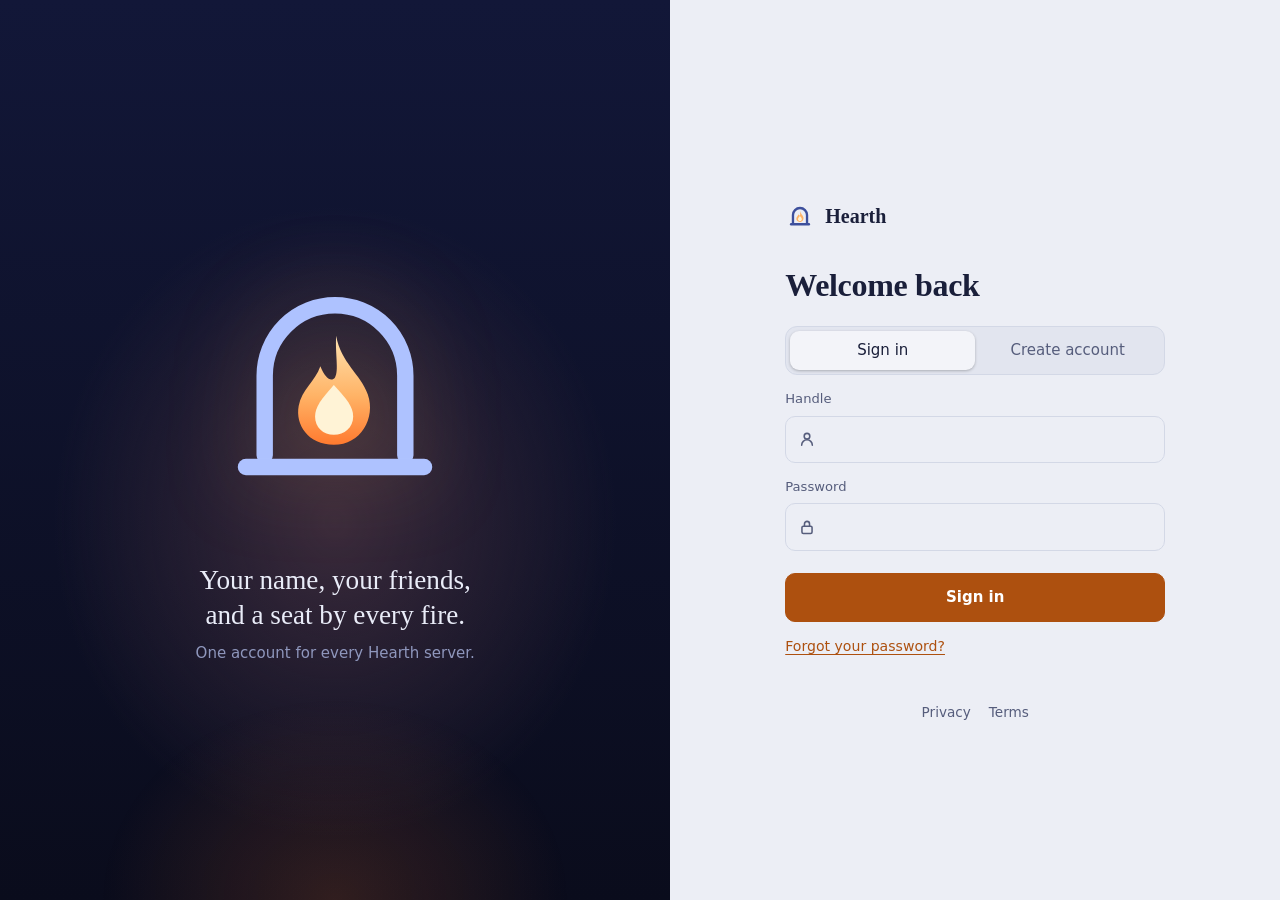
==== web/index.html @ 09129f78 "Account page: cool stone light theme, readable buttons, calmer details Light mode moves off cream to" ====
<!doctype html>
<!--
  The Fireplace account page. Everything in web/ is served as-is by the
  Fireplace (web_dir in fireplace.toml): edit a file and reload, no rebuild.
  The page talks to the JSON routes in docs/FIREPLACE.md; app.js shows how.
  Icons are the game's own (client/godot/icons), drawn in currentColor.
-->
<html lang="en">
<head>
<meta charset="utf-8">
<meta name="viewport" content="width=device-width, initial-scale=1">
<meta http-equiv="Content-Security-Policy" content="default-src 'self'">
<meta name="color-scheme" content="dark light">
<meta name="theme-color" content="#0f1226">
<title>Hearth Account</title>
<link rel="icon" href="favicon.svg" type="image/svg+xml">
<link rel="icon" href="favicon.ico" sizes="any">
<link rel="stylesheet" href="style.css">
</head>
<body>
<svg class="sprite" aria-hidden="true">
  <symbol id="i-logo" viewBox="0 0 512 512">
    <g fill="none" stroke="currentColor" stroke-width="40" stroke-linecap="round">
      <path d="M136 376 V240 A120 120 0 0 1 376 240 V376"/><path d="M104 396 H408"/>
    </g>
    <path fill="#ffb366" d="M258 172 C266 218 300 238 312 272 C326 312 300 358 254 358 C210 358 188 324 194 292 C199 264 222 250 231 224 C240 246 250 251 256 243 C263 232 256 202 258 172 Z"/>
    <path fill="#fff3d6" d="M254 256 C276 280 287 293 287 310 C287 328 272 341 254 341 C236 341 222 328 222 310 C222 293 233 280 254 256 Z"/>
  </symbol>
  <symbol id="i-user" viewBox="0 0 64 64"><circle cx="32" cy="22" r="10"/><path d="M13 54a19 19 0 0 1 38 0"/></symbol>
    <symbol id="i-people" viewBox="0 0 64 64"><circle cx="25" cy="22" r="9"/><path d="M10 52a15 15 0 0 1 30 0M43 15a9 9 0 0 1 0 18M44 38a15 15 0 0 1 11 14"/></symbol>
    <symbol id="i-lock" viewBox="0 0 64 64"><rect x="14" y="29" width="36" height="26" rx="5"/><path d="M23 29v-8a9 9 0 0 1 18 0v8"/></symbol>
    <symbol id="i-send" viewBox="0 0 64 64"><path d="M10 30L54 10 40 54 30 36zM30 36l24-26"/></symbol>
    <symbol id="i-folder" viewBox="0 0 64 64"><path d="M8 18a5 5 0 0 1 5-5h12l6 7h20a5 5 0 0 1 5 5v22a5 5 0 0 1-5 5H13a5 5 0 0 1-5-5z"/></symbol>
    <symbol id="i-exit" viewBox="0 0 64 64"><path d="M36 12H15v40h21M30 32h22M43 23l9 9l-9 9"/></symbol>
    <symbol id="i-plus" viewBox="0 0 64 64"><path d="M32 14v36M14 32h36"/></symbol>
    <symbol id="i-check" viewBox="0 0 64 64"><path d="M14 33l12 12 24-26"/></symbol>
    <symbol id="i-globe" viewBox="0 0 64 64"><circle cx="32" cy="32" r="23"/><path d="M9 32h46M32 9c7 7 7 39 0 46c-7-7-7-39 0-46"/></symbol>
    <symbol id="i-chevron" viewBox="0 0 64 64"><path d="M26 14l18 18-18 18"/></symbol>
</svg>

<!-- Signed out -->
<div class="auth" id="auth">
  <aside class="hero" aria-hidden="true">
    <div class="embers"><i></i><i></i><i></i><i></i><i></i><i></i><i></i></div>
    <svg class="hero-mark" viewBox="0 0 512 512">
      <defs>
        <linearGradient id="fire" x1="0" y1="0" x2="0" y2="1">
          <stop offset="0" stop-color="#ffe3b0"/><stop offset=".55" stop-color="#ffb366"/><stop offset="1" stop-color="#ff7a2f"/>
        </linearGradient>
      </defs>
      <g fill="none" stroke="currentColor" stroke-width="28" stroke-linecap="round">
        <path d="M136 376 V240 A120 120 0 0 1 376 240 V376"/><path d="M104 396 H408"/>
      </g>
      <g class="fire">
        <path fill="url(#fire)" d="M258 172 C266 218 300 238 312 272 C326 312 300 358 254 358 C210 358 188 324 194 292 C199 264 222 250 231 224 C240 246 250 251 256 243 C263 232 256 202 258 172 Z"/>
        <path class="core" fill="#fff3d6" d="M254 256 C276 280 287 293 287 310 C287 328 272 341 254 341 C236 341 222 328 222 310 C222 293 233 280 254 256 Z"/>
      </g>
    </svg>
    <p class="hero-line">Your name, your friends,<br>and a seat by every fire.</p>
    <p class="hero-small">One account for every Hearth server.</p>
  </aside>
  <main class="auth-side">
    <div class="auth-card">
      <div class="brand"><svg class="brand-mark"><use href="#i-logo"/></svg><span>Hearth</span></div>
      <h1 id="whoami">Welcome back</h1>
      <div class="tabs" role="tablist">
        <button role="tab" aria-selected="true" id="tab-in">Sign in</button>
        <button role="tab" aria-selected="false" id="tab-new">Create account</button>
      </div>
      <form id="auth-form">
        <label for="handle">Handle</label>
        <div class="field"><svg class="ic"><use href="#i-user"/></svg>
          <input id="handle" autocomplete="username" required maxlength="20" spellcheck="false"></div>
        <label for="password">Password</label>
        <div class="field"><svg class="ic"><use href="#i-lock"/></svg>
          <input id="password" type="password" autocomplete="current-password" required minlength="8" maxlength="128"></div>
        <button class="main wide" id="auth-go">Sign in</button>
        <p class="msg" id="auth-msg" role="status"></p>
        <p class="note" id="new-terms" hidden>Making an account means you accept the <a href="/terms">terms</a>
          and are at least <span id="min-age">16</span>. What is stored and why: <a href="/privacy">privacy</a>.</p>
        <p class="note"><a href="/reset">Forgot your password?</a></p>
      </form>
    </div>
    <footer><a href="/privacy">Privacy</a><a href="/terms">Terms</a></footer>
  </main>
</div>

<!-- Shown once, right after an account is made, and never again. -->
<div class="overlay" id="codes-box" hidden>
  <section class="sheet" role="dialog" aria-modal="true" aria-labelledby="codes-title">
    <h2 id="codes-title"><svg class="ic"><use href="#i-lock"/></svg>Your recovery codes</h2>
    <p class="note">Write these down or print them. Each one resets your password once, and they are the
      only way back in if you forget it. They are not shown again.</p>
    <ol id="codes" class="codes"></ol>
    <button class="main wide" id="codes-done"><svg class="ic"><use href="#i-check"/></svg>I have saved them</button>
  </section>
</div>

<!-- Signed in -->
<div class="app" id="signed-in" hidden>
  <nav class="side" aria-label="Account">
    <div class="brand"><svg class="brand-mark"><use href="#i-logo"/></svg><span>Hearth</span></div>
    <ul class="nav">
      <li><button data-view="profile" aria-current="page"><svg class="ic"><use href="#i-user"/></svg>Profile</button></li>
      <li><button data-view="friends"><svg class="ic"><use href="#i-people"/></svg>Friends<b class="count" id="incoming-count" hidden></b></button></li>
      <li><button data-view="security"><svg class="ic"><use href="#i-lock"/></svg>Security</button></li>
      <li id="email-nav" hidden><button data-view="email"><svg class="ic"><use href="#i-send"/></svg>Email</button></li>
      <li><button data-view="data"><svg class="ic"><use href="#i-folder"/></svg>Your data</button></li>
    </ul>
    <div class="me">
      <span class="avatar" id="avatar">?</span>
      <div class="me-text"><b id="me-name"></b><small id="me-handle"></small></div>
      <button class="icon-btn" id="signout" title="Sign out" aria-label="Sign out"><svg class="ic"><use href="#i-exit"/></svg></button>
    </div>
  </nav>

  <main class="content">
    <section class="view" id="view-profile">
      <header><h1>Profile</h1><p>How you show up to other players.</p></header>
      <div class="card">
        <h2>Display name</h2>
        <form class="row" id="name-form">
          <input id="display" maxlength="32" aria-label="Display name" required>
          <button class="main">Save</button>
        </form>
        <p class="msg" id="name-msg" role="status"></p>
      </div>
      <div class="card">
        <label class="switch"><input type="checkbox" id="share" role="switch"><span class="track"></span>
          <span><b>Show friends where I am</b><small>They see which server you are on while you play.</small></span></label>
      </div>
    </section>

    <section class="view" id="view-friends" hidden>
      <header><h1>Friends</h1><p>People you play with, and who is online right now.</p></header>
      <div class="card">
        <form class="row" id="add-form">
          <div class="field grow"><svg class="ic"><use href="#i-plus"/></svg>
            <input id="add-handle" placeholder="Add by handle" aria-label="Friend's handle" maxlength="20" required spellcheck="false"></div>
          <button class="main">Send request</button>
        </form>
        <p class="msg" id="friend-msg" role="status"></p>
      </div>
      <div class="card" id="incoming-box" hidden>
        <h2>Asking to be your friend</h2>
        <ul class="people" id="incoming"></ul>
      </div>
      <div class="card">
        <h2>Friends</h2>
        <ul class="people" id="friends"></ul>
      </div>
      <div class="card" id="outgoing-box" hidden>
        <h2>Waiting for them</h2>
        <ul class="people" id="outgoing"></ul>
      </div>
    </section>

    <section class="view" id="view-security" hidden>
      <header><h1>Security</h1><p>Your password, and the codes that get you back in without it.</p></header>
      <div class="card">
        <h2>Change password</h2>
        <form id="pw-form" class="stack">
          <label for="pw-old">Current password</label>
          <input id="pw-old" type="password" autocomplete="current-password" required>
          <label for="pw-new">New password</label>
          <input id="pw-new" type="password" autocomplete="new-password" required minlength="8" maxlength="128">
          <div class="actions"><button class="main">Change password</button></div>
          <p class="msg" id="pw-msg" role="status"></p>
        </form>
      </div>
      <div class="card">
        <h2>Recovery codes <span class="pill" id="codes-left"></span></h2>
        <p class="note">Making a new set turns every old code off.</p>
        <form id="codes-form" class="stack">
          <label for="codes-pw">Password</label>
          <input id="codes-pw" type="password" autocomplete="current-password" required>
          <div class="actions"><button>Make a new set</button></div>
          <p class="msg" id="codes-msg" role="status"></p>
        </form>
      </div>
    </section>

    <section class="view" id="view-email" hidden>
      <header><h1>Email <span class="pill">optional</span></h1>
        <p>Only for resetting your password and a short notice when your password or email changes. Never anything else.</p></header>
      <div class="card" id="email-box">
        <p class="state" id="email-state"></p>
        <form id="email-form" class="stack">
          <label for="email">Email address</label>
          <input id="email" type="email" autocomplete="email" maxlength="254">
          <label for="email-pw">Password</label>
          <input id="email-pw" type="password" autocomplete="current-password" required>
          <div class="actions row"><button class="main">Save email</button><button type="button" id="email-remove">Remove email</button></div>
          <p class="msg" id="email-msg" role="status"></p>
        </form>
      </div>
    </section>

    <section class="view" id="view-data" hidden>
      <header><h1>Your data</h1><p>Take it with you, or take it away.</p></header>
      <div class="card split">
        <div><h2>Download my data</h2><p class="note">Everything this server stores about your account, as a JSON file.</p></div>
        <button id="export"><svg class="ic"><use href="#i-folder"/></svg>Download</button>
      </div>
      <div class="card danger-zone">
        <h2>Delete account</h2>
        <p class="note">This removes your account and your friends list for good. Servers keep nothing
          that points back to you.</p>
        <form id="del-form" class="stack">
          <label for="del-pw">Password</label>
          <input id="del-pw" type="password" autocomplete="current-password" required>
          <div class="actions"><button class="danger">Delete my account</button></div>
          <p class="msg" id="del-msg" role="status"></p>
        </form>
      </div>
      <footer><a href="/privacy">Privacy</a><a href="/terms">Terms</a></footer>
    </section>
  </main>
</div>

<script src="app.js"></script>
</body>
</html>
---- web/style.css ----
/* Night stone and firelight: the palette of the logo and the hub world. */
:root {
  --bg: #0d1022; --side: #121633; --panel: #171c3a; --raise: #1e2448; --line: #2a3160;
  --text: #e9ecf8; --dim: #8f97bd; --stone: #aec2ff; --fire: #ffb366; --ember: #ff7a2f;
  --on-fire: #2a1404; --red: #ff8a7d; --green: #74d8a0;
  --serif: "Iowan Old Style", "Palatino Linotype", Palatino, "Book Antiqua", Georgia, serif;
  --ease: cubic-bezier(.2, .7, .2, 1);
}
@media (prefers-color-scheme: light) {
  :root {
    --bg: #eceef5; --side: #e2e5ef; --panel: #ffffff; --raise: #f3f4f9; --line: #d3d8e6;
    --text: #1a1f3a; --dim: #565d7c; --stone: #3d4f9c; --fire: #ad500f; --ember: #8c3d08;
    --on-fire: #fff; --red: #b33a2e; --green: #2a7d4c;
  }
}
* { box-sizing: border-box; }
html, body { height: 100%; }
body { margin: 0; background: var(--bg); color: var(--text);
       font: 15px/1.55 system-ui, -apple-system, "Segoe UI", sans-serif; -webkit-font-smoothing: antialiased; }
[hidden] { display: none !important; }
.sprite { position: absolute; width: 0; height: 0; overflow: hidden; }
a { color: var(--fire); text-decoration-thickness: 1px; text-underline-offset: 3px; }
h1, h2 { font-family: var(--serif); font-weight: 600; letter-spacing: -.01em; }
h1 { font-size: 2rem; margin: 0; line-height: 1.15; }
h2 { font-size: 1.15rem; margin: 0 0 12px; display: flex; align-items: center; gap: 10px; }

.ic { width: 18px; height: 18px; flex: none; fill: none; stroke: currentColor; stroke-width: 5.5;
      stroke-linecap: round; stroke-linejoin: round; }
.brand { display: flex; align-items: center; gap: 10px; font: 600 1.25rem var(--serif); }
.brand-mark { width: 30px; height: 30px; color: var(--stone); }

/* --- fields and buttons --------------------------------------------------- */
label { display: block; font-size: .82rem; font-weight: 500; color: var(--dim); margin: 14px 0 6px; }
input { width: 100%; padding: 11px 13px; border-radius: 10px; border: 1px solid var(--line);
        background: var(--bg); color: var(--text); font: inherit;
        transition: border-color .2s, box-shadow .2s; }
input:hover { border-color: color-mix(in srgb, var(--stone) 35%, var(--line)); }
input:focus { outline: none; border-color: var(--fire); box-shadow: 0 0 0 3px color-mix(in srgb, var(--fire) 22%, transparent); }
.field { position: relative; }
.field .ic { position: absolute; left: 13px; top: 50%; translate: 0 -50%; color: var(--dim); pointer-events: none;
             transition: color .2s; }
.field input { padding-left: 40px; }
.field:focus-within .ic { color: var(--fire); }

button { display: inline-flex; align-items: center; justify-content: center; gap: 8px;
         padding: 10px 16px; border-radius: 10px; border: 1px solid var(--line); background: var(--raise);
         color: var(--text); font: inherit; font-weight: 500; cursor: pointer;
         transition: background .2s, border-color .2s, transform .12s var(--ease), box-shadow .2s; }
button:hover { border-color: color-mix(in srgb, var(--stone) 40%, var(--line)); }
button:active { transform: scale(.97); }
button:focus-visible { outline: 2px solid var(--fire); outline-offset: 2px; }
button.main { background: var(--fire); border-color: var(--fire); color: var(--on-fire); font-weight: 600; }
button.main:hover { background: color-mix(in srgb, var(--fire) 88%, #fff);
                    box-shadow: 0 6px 20px -8px color-mix(in srgb, var(--ember) 80%, transparent); }
button.danger { background: transparent; color: var(--red); border-color: color-mix(in srgb, var(--red) 50%, transparent); }
button.danger:hover { background: color-mix(in srgb, var(--red) 12%, transparent); }
button:disabled { opacity: .5; cursor: default; transform: none; }
button.wide { width: 100%; margin-top: 22px; padding: 12px; }
.icon-btn { padding: 8px; background: transparent; border-color: transparent; color: var(--dim); }
.icon-btn:hover { color: var(--text); background: var(--raise); }

.row { display: flex; gap: 10px; align-items: center; flex-wrap: wrap; }
.row input, .row .grow { flex: 1; min-width: 0; }
.actions { margin-top: 18px; }
.msg { min-height: 1.4em; margin: 10px 0 0; font-size: .88rem; }
.msg:empty { min-height: 0; margin: 0; }
.msg.bad { color: var(--red); } .msg.good { color: var(--green); }
.msg:not(:empty) { animation: rise .3s var(--ease); }
.note { color: var(--dim); font-size: .88rem; margin: 0 0 4px; }
.pill { font: 500 .72rem system-ui, sans-serif; letter-spacing: .04em; text-transform: uppercase;
        padding: 3px 8px; border-radius: 99px; background: var(--raise); color: var(--dim); border: 1px solid var(--line); }
.pill:empty { display: none; }

/* --- signed out: the fire on the left, the form on the right --------------- */
.auth { min-height: 100%; display: grid; grid-template-columns: minmax(0, 1.1fr) minmax(0, 1fr); }
.hero { position: relative; overflow: hidden; display: flex; flex-direction: column; justify-content: center;
        align-items: center; padding: 48px; text-align: center; color: #e9ecf8;
        background: radial-gradient(60% 50% at 50% 58%, #3a2a3a 0%, transparent 70%),
                    linear-gradient(180deg, #121738 0%, #0a0c1c 100%); }
.hero::after { content: ""; position: absolute; inset: auto 0 0; height: 40%;
               background: radial-gradient(50% 80% at 50% 100%, rgba(255, 122, 47, .16), transparent 70%); }
.hero-mark { width: min(300px, 60%); color: #aec2ff; position: relative; z-index: 1;
             filter: drop-shadow(0 0 40px rgba(255, 179, 102, .25)); animation: enter .9s var(--ease) both; }
.fire { transform-origin: 254px 358px; animation: flicker 3.2s ease-in-out infinite; }
.core { transform-origin: 254px 341px; animation: flicker 2.1s ease-in-out infinite reverse; }
.hero-line { font: 500 1.7rem/1.3 var(--serif); margin: 28px 0 8px; position: relative; z-index: 1;
             animation: enter .9s .12s var(--ease) both; }
.hero-small { color: #8f97bd; margin: 0; position: relative; z-index: 1; animation: enter .9s .22s var(--ease) both; }
.embers { position: absolute; inset: 0; pointer-events: none; }
.embers i { position: absolute; bottom: 30%; left: 50%; width: 4px; height: 4px; border-radius: 50%;
            background: #ffb366; box-shadow: 0 0 8px 2px rgba(255, 140, 60, .6); opacity: 0;
            animation: ember 5s linear infinite; }
.embers i:nth-child(2) { --x: -60px; animation-delay: .7s; animation-duration: 6s; }
.embers i:nth-child(3) { --x: 40px; animation-delay: 1.6s; }
.embers i:nth-child(4) { --x: -20px; animation-delay: 2.4s; animation-duration: 7s; width: 3px; height: 3px; }
.embers i:nth-child(5) { --x: 80px; animation-delay: 3.1s; animation-duration: 5.5s; }
.embers i:nth-child(6) { --x: -90px; animation-delay: 3.9s; width: 3px; height: 3px; }
.embers i:nth-child(7) { --x: 15px; animation-delay: 4.6s; animation-duration: 6.5s; }

.auth-side { display: flex; flex-direction: column; justify-content: center; align-items: center; padding: 48px 24px 24px; }
.auth-card { width: 100%; max-width: 380px; animation: enter .7s .1s var(--ease) both; }
.auth-card .brand { margin-bottom: 36px; }
.auth-card h1 { margin-bottom: 22px; }
.tabs { display: grid; grid-template-columns: 1fr 1fr; padding: 4px; border-radius: 12px; background: var(--side);
        border: 1px solid var(--line); position: relative; margin-bottom: 6px; }
.tabs::before { content: ""; position: absolute; top: 4px; bottom: 4px; left: 4px; width: calc(50% - 4px);
                border-radius: 9px; background: var(--raise); box-shadow: 0 1px 3px rgba(0, 0, 0, .25);
                transition: translate .35s var(--ease); }
.tabs:has(#tab-new[aria-selected="true"])::before { translate: 100% 0; }
.tabs button { position: relative; background: transparent; border: 0; color: var(--dim); padding: 8px; }
.tabs button[aria-selected="true"] { color: var(--text); }
.tabs button:active { transform: none; }
#new-terms:not([hidden]) { animation: rise .3s var(--ease); }
.auth-card .note { margin-top: 14px; }
footer { display: flex; gap: 18px; justify-content: center; margin-top: 40px; font-size: .85rem; }
footer a { color: var(--dim); text-decoration: none; }
footer a:hover { color: var(--text); }

/* --- recovery codes, over everything ---------------------------------------- */
.overlay { position: fixed; inset: 0; z-index: 10; display: grid; place-items: center; padding: 16px;
           background: rgba(5, 6, 16, .7); backdrop-filter: blur(4px); animation: fade .25s both; }
.sheet { width: 100%; max-width: 440px; background: var(--panel); border: 1px solid var(--line); border-radius: 18px;
         padding: 28px; box-shadow: 0 30px 80px -20px rgba(0, 0, 0, .6); animation: pop .4s var(--ease) both; }
.sheet h2 .ic { width: 22px; height: 22px; color: var(--fire); }
.codes { display: grid; grid-template-columns: 1fr 1fr; gap: 8px; margin: 18px 0 0; padding: 0; list-style: none;
         counter-reset: c; }
.codes li { counter-increment: c; padding: 9px 12px; border-radius: 9px; background: var(--bg); border: 1px solid var(--line);
            font: .95rem ui-monospace, "Cascadia Mono", Consolas, monospace; letter-spacing: .03em;
            animation: rise .35s var(--ease) both; }
.codes li::before { content: counter(c); color: var(--dim); font-size: .75rem; margin-right: 10px; }
.codes li:nth-child(2) { animation-delay: .04s; } .codes li:nth-child(3) { animation-delay: .08s; }
.codes li:nth-child(4) { animation-delay: .12s; } .codes li:nth-child(5) { animation-delay: .16s; }
.codes li:nth-child(6) { animation-delay: .2s; }  .codes li:nth-child(7) { animation-delay: .24s; }
.codes li:nth-child(8) { animation-delay: .28s; }

/* --- signed in: sidebar and one view at a time ------------------------------ */
.app { min-height: 100%; display: grid; grid-template-columns: 252px minmax(0, 1fr); }
.side { position: sticky; top: 0; height: 100vh; display: flex; flex-direction: column; gap: 28px;
        padding: 22px 14px; background: var(--side); border-right: 1px solid var(--line); }
.side .brand { padding: 0 10px; }
.nav { list-style: none; margin: 0; padding: 0; display: grid; gap: 2px; }
.nav button { width: 100%; justify-content: flex-start; gap: 12px; padding: 10px 12px; border: 0;
              background: transparent; color: var(--dim); position: relative; }
.nav button:hover { color: var(--text); background: color-mix(in srgb, var(--raise) 70%, transparent); }
.nav button:active { transform: none; }
.nav button[aria-current="page"] { color: var(--text); background: var(--raise); }
.nav button[aria-current="page"] .ic { color: var(--fire); }
.nav button::before { content: ""; position: absolute; left: -14px; top: 9px; bottom: 9px; width: 3px;
                      border-radius: 0 3px 3px 0; background: var(--fire); scale: 1 0; transition: scale .3s var(--ease); }
.nav button[aria-current="page"]::before { scale: 1 1; }
.count { margin-left: auto; min-width: 20px; padding: 0 6px; border-radius: 99px; background: var(--fire);
         color: var(--on-fire); font-size: .72rem; line-height: 20px; text-align: center; animation: pop .3s var(--ease); }
.me { margin-top: auto; display: flex; align-items: center; gap: 10px; padding: 10px; border-radius: 12px;
      border: 1px solid var(--line); background: var(--panel); }
.avatar { display: grid; place-items: center; width: 36px; height: 36px; flex: none; border-radius: 10px;
          font: 600 1rem var(--serif); color: var(--on-fire); background: linear-gradient(160deg, var(--fire), var(--ember)); }
.me-text { min-width: 0; flex: 1; line-height: 1.25; }
.me-text b, .me-text small { display: block; overflow: hidden; text-overflow: ellipsis; white-space: nowrap; }
.me-text small { color: var(--dim); font-size: .8rem; }

.content { padding: 48px clamp(16px, 5vw, 64px) 64px; max-width: 820px; width: 100%; }
.view { animation: rise .45s var(--ease) both; }
.view > header { margin-bottom: 28px; }
.view > header h1 { display: flex; align-items: center; gap: 12px; }
.view > header p { color: var(--dim); margin: 6px 0 0; max-width: 52ch; }
.card { background: var(--panel); border: 1px solid var(--line); border-radius: 14px; padding: 22px;
        margin-bottom: 16px; animation: rise .45s var(--ease) both; }
.card:nth-of-type(2) { animation-delay: .05s; } .card:nth-of-type(3) { animation-delay: .1s; }
.card:nth-of-type(4) { animation-delay: .15s; }
.stack label:first-child { margin-top: 0; }
.stack input { max-width: 420px; }
.split { display: flex; align-items: center; justify-content: space-between; gap: 16px; flex-wrap: wrap; }
.split h2 { margin-bottom: 4px; }
.danger-zone { border-color: color-mix(in srgb, var(--red) 30%, var(--line)); }
.state { margin: 0 0 14px; color: var(--dim); }
.content footer { justify-content: flex-start; margin-top: 28px; }

.switch { display: flex; align-items: flex-start; gap: 14px; margin: 0; color: var(--text); font-size: .95rem; cursor: pointer; }
.switch input { position: absolute; opacity: 0; width: 1px; height: 1px; }
.switch b { display: block; font-weight: 500; }
.switch small { color: var(--dim); font-size: .85rem; }
.track { flex: none; width: 42px; height: 24px; margin-top: 1px; border-radius: 99px; background: var(--line);
         position: relative; transition: background .25s; }
.track::after { content: ""; position: absolute; top: 3px; left: 3px; width: 18px; height: 18px; border-radius: 50%;
                background: #fff; box-shadow: 0 1px 3px rgba(0, 0, 0, .3); transition: translate .3s var(--ease); }
.switch input:checked + .track { background: var(--fire); }
.switch input:checked + .track::after { translate: 18px 0; }
.switch input:focus-visible + .track { outline: 2px solid var(--fire); outline-offset: 2px; }

.people { list-style: none; margin: 0; padding: 0; }
.people li { display: flex; justify-content: space-between; align-items: center; gap: 12px; padding: 12px 0;
             border-top: 1px solid var(--line); animation: rise .35s var(--ease) both; }
.people li:first-child { border-top: 0; padding-top: 0; }
.people li:last-child { padding-bottom: 0; }
.people li.empty { color: var(--dim); font-size: .9rem; display: block; }
.who { display: flex; align-items: center; gap: 12px; min-width: 0; }
.who .avatar { width: 38px; height: 38px; position: relative; color: var(--stone); background: var(--raise);
               border: 1px solid var(--line); }
.who b { display: block; font-weight: 500; }
.who small { color: var(--dim); font-size: .82rem; }
.dot { position: absolute; right: -3px; bottom: -3px; width: 12px; height: 12px; border-radius: 50%;
       background: var(--dim); border: 2px solid var(--panel); }
.dot.on { background: var(--green); }
.people .row button { padding: 7px 12px; font-size: .88rem; }

/* --- phones: the fire shrinks to a band, the sidebar to a bar ---------------- */
@media (max-width: 860px) {
  .auth { grid-template-columns: 1fr; }
  .hero { padding: 36px 16px 28px; }
  .hero-mark { width: 120px; }
  .hero-line { font-size: 1.25rem; margin-top: 16px; }
  .hero-small { display: none; }
  .auth-side { padding: 32px 16px; justify-content: flex-start; }
  .auth-card .brand { display: none; }
  .app { grid-template-columns: 1fr; }
  .side { position: sticky; z-index: 5; height: auto; flex-direction: row; align-items: center; gap: 8px;
          padding: 10px 12px; border-right: 0; border-bottom: 1px solid var(--line); overflow-x: auto; }
  .side .brand span, .me-text, .me .avatar { display: none; }
  .side .brand { padding: 0 4px; }
  .nav { display: flex; gap: 4px; }
  .nav button { white-space: nowrap; padding: 8px 10px; }
  .nav button::before { display: none; }
  .me { margin: 0 0 0 auto; padding: 0; border: 0; background: none; }
  .content { padding: 28px 16px 48px; }
  h1 { font-size: 1.6rem; }
}

@keyframes enter { from { opacity: 0; transform: translateY(14px); } }
@keyframes rise { from { opacity: 0; transform: translateY(8px); } }
@keyframes fade { from { opacity: 0; } }
@keyframes pop { from { opacity: 0; transform: scale(.94); } }
@keyframes flicker {
  0%, 100% { transform: scale(1, 1) skewX(0); }
  25% { transform: scale(.97, 1.04) skewX(-1.5deg); }
  50% { transform: scale(1.02, .97) skewX(1deg); }
  75% { transform: scale(.98, 1.03) skewX(-.5deg); }
}
@keyframes ember {
  0% { opacity: 0; transform: translate(0, 0); }
  10% { opacity: 1; }
  100% { opacity: 0; transform: translate(var(--x, 30px), -46vh); }
}
@media (prefers-reduced-motion: reduce) {
  *, *::before, *::after { animation: none !important; transition: none !important; }
  .embers { display: none; }
}
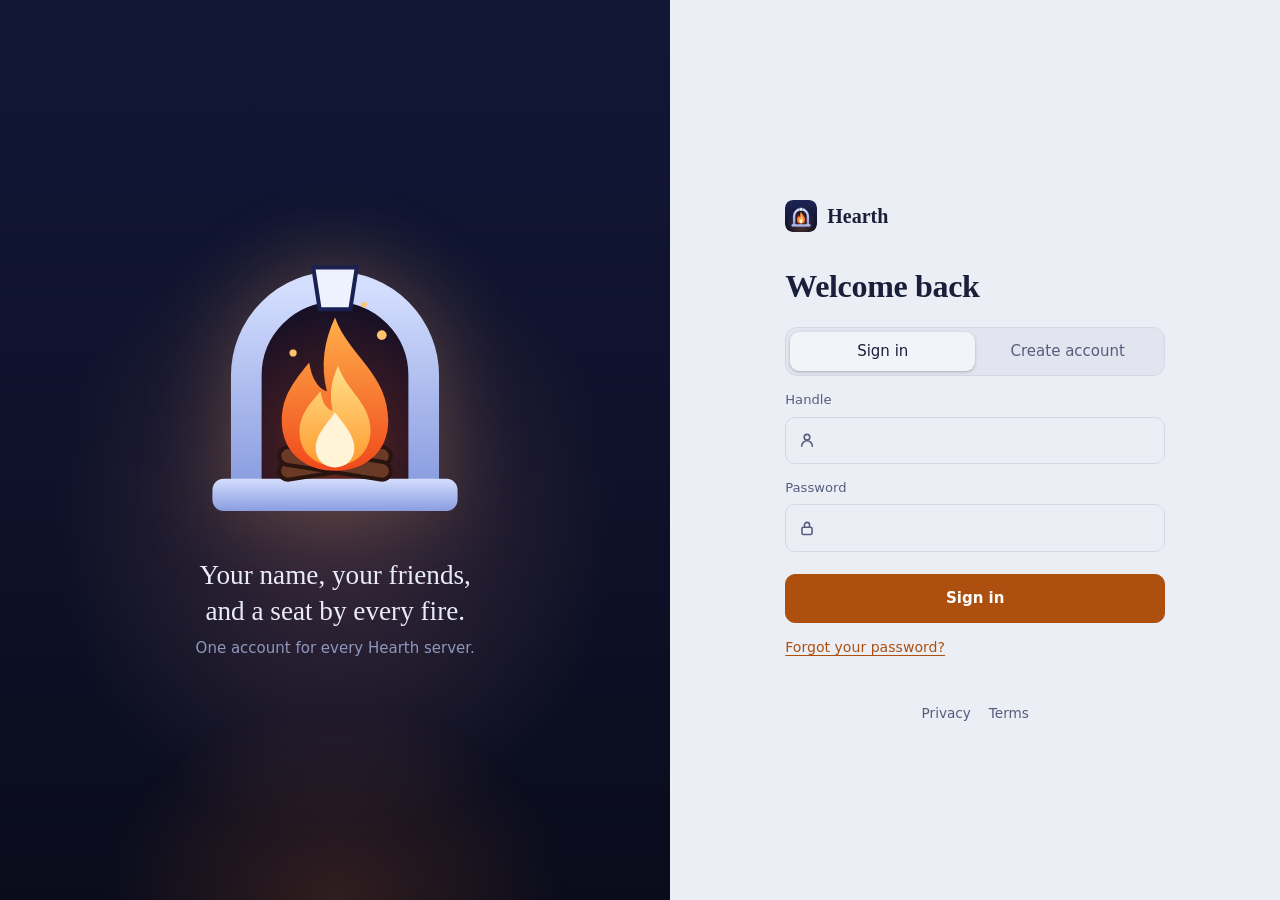
==== commit 1f4ac4e6: "Age check, terms acceptance and opt-in policy emails at sign-up A new account needs a date of birth " ====
--- a/web/index.html
+++ b/web/index.html
@@ -19,13 +19,6 @@
 </head>
 <body>
 <svg class="sprite" aria-hidden="true">
-  <symbol id="i-logo" viewBox="0 0 512 512">
-    <g fill="none" stroke="currentColor" stroke-width="40" stroke-linecap="round">
-      <path d="M136 376 V240 A120 120 0 0 1 376 240 V376"/><path d="M104 396 H408"/>
-    </g>
-    <path fill="#ffb366" d="M258 172 C266 218 300 238 312 272 C326 312 300 358 254 358 C210 358 188 324 194 292 C199 264 222 250 231 224 C240 246 250 251 256 243 C263 232 256 202 258 172 Z"/>
-    <path fill="#fff3d6" d="M254 256 C276 280 287 293 287 310 C287 328 272 341 254 341 C236 341 222 328 222 310 C222 293 233 280 254 256 Z"/>
-  </symbol>
   <symbol id="i-user" viewBox="0 0 64 64"><circle cx="32" cy="22" r="10"/><path d="M13 54a19 19 0 0 1 38 0"/></symbol>
     <symbol id="i-people" viewBox="0 0 64 64"><circle cx="25" cy="22" r="9"/><path d="M10 52a15 15 0 0 1 30 0M43 15a9 9 0 0 1 0 18M44 38a15 15 0 0 1 11 14"/></symbol>
     <symbol id="i-lock" viewBox="0 0 64 64"><rect x="14" y="29" width="36" height="26" rx="5"/><path d="M23 29v-8a9 9 0 0 1 18 0v8"/></symbol>
@@ -42,26 +35,61 @@
 <div class="auth" id="auth">
   <aside class="hero" aria-hidden="true">
     <div class="embers"><i></i><i></i><i></i><i></i><i></i><i></i><i></i></div>
-    <svg class="hero-mark" viewBox="0 0 512 512">
-      <defs>
-        <linearGradient id="fire" x1="0" y1="0" x2="0" y2="1">
-          <stop offset="0" stop-color="#ffe3b0"/><stop offset=".55" stop-color="#ffb366"/><stop offset="1" stop-color="#ff7a2f"/>
-        </linearGradient>
-      </defs>
-      <g fill="none" stroke="currentColor" stroke-width="28" stroke-linecap="round">
-        <path d="M136 376 V240 A120 120 0 0 1 376 240 V376"/><path d="M104 396 H408"/>
-      </g>
-      <g class="fire">
-        <path fill="url(#fire)" d="M258 172 C266 218 300 238 312 272 C326 312 300 358 254 358 C210 358 188 324 194 292 C199 264 222 250 231 224 C240 246 250 251 256 243 C263 232 256 202 258 172 Z"/>
-        <path class="core" fill="#fff3d6" d="M254 256 C276 280 287 293 287 310 C287 328 272 341 254 341 C236 341 222 328 222 310 C222 293 233 280 254 256 Z"/>
-      </g>
-    </svg>
+    <svg class="hero-mark" viewBox="70 90 372 360"><defs>
+    <linearGradient id="sky" x1="0" y1="0" x2="0" y2="1">
+      <stop offset="0" stop-color="#1d2456"/>
+      <stop offset="1" stop-color="#0b0e22"/>
+    </linearGradient>
+    <linearGradient id="stone" x1="0" y1="0" x2="0" y2="1">
+      <stop offset="0" stop-color="#d4defe"/>
+      <stop offset="1" stop-color="#8a9de0"/>
+    </linearGradient>
+    <radialGradient id="box" cx="0.5" cy="0.82" r="0.75">
+      <stop offset="0" stop-color="#7a2c14"/>
+      <stop offset="0.45" stop-color="#3a1a22"/>
+      <stop offset="1" stop-color="#140f26"/>
+    </radialGradient>
+    <radialGradient id="spill" cx="0.5" cy="0.8" r="0.5">
+      <stop offset="0" stop-color="#ff8a3d" stop-opacity="0.28"/>
+      <stop offset="1" stop-color="#ff8a3d" stop-opacity="0"/>
+    </radialGradient>
+    <linearGradient id="outer" x1="0" y1="0" x2="0" y2="1">
+      <stop offset="0" stop-color="#ffb04a"/>
+      <stop offset="1" stop-color="#f0491c"/>
+    </linearGradient>
+    <linearGradient id="inner" x1="0" y1="0" x2="0" y2="1">
+      <stop offset="0" stop-color="#ffe08a"/>
+      <stop offset="1" stop-color="#ff9a2e"/>
+    </linearGradient>
+  </defs>
+
+  
+  <path d="M146 392V258a110 110 0 0 1 220 0v134z" fill="url(#box)"/>
+  <path d="M146 392V258a110 110 0 0 1 220 0v134" fill="none" stroke="url(#stone)" stroke-width="38"/>
+  <path d="M229 124h54l-8 52h-38z" fill="#eef2ff" stroke="#1a2050" stroke-width="5" stroke-linejoin="round"/>
+  <rect x="104" y="386" width="304" height="40" rx="14" fill="url(#stone)"/>
+
+  
+  <g fill="#6b3a26" stroke="#2a1410" stroke-width="5">
+    <rect x="186" y="356" width="140" height="22" rx="11" transform="rotate(-9 256 367)"/>
+    <rect x="186" y="356" width="140" height="22" rx="11" transform="rotate(9 256 367)"/>
+  </g>
+
+  
+  <g class="fire"><path d="M256 186c16 46 66 70 66 128c0 40-30 62-66 62s-66-22-66-62c0-32 18-52 34-72c3 20 11 32 22 36c-8-32-4-62 10-92z" fill="url(#outer)"/>
+  <path d="M260 246c9 30 40 46 40 80c0 28-20 44-44 44s-44-16-44-42c0-22 14-36 26-50c2 14 8 22 15 24c-4-20-2-38 7-56z" fill="url(#inner)"/>
+  <path d="M256 304c14 18 24 30 24 44c0 15-11 24-24 24s-24-9-24-24c0-14 10-26 24-44z" fill="#fff4d8"/></g>
+  <g class="sparks" fill="#ffc46b">
+    <circle cx="314" cy="208" r="6"/>
+    <circle cx="204" cy="230" r="4.5"/>
+    <circle cx="292" cy="170" r="3.5"/>
+  </g></svg>
     <p class="hero-line">Your name, your friends,<br>and a seat by every fire.</p>
     <p class="hero-small">One account for every Hearth server.</p>
   </aside>
   <main class="auth-side">
     <div class="auth-card">
-      <div class="brand"><svg class="brand-mark"><use href="#i-logo"/></svg><span>Hearth</span></div>
+      <div class="brand"><img class="brand-mark" src="favicon.svg" alt=""><span>Hearth</span></div>
       <h1 id="whoami">Welcome back</h1>
       <div class="tabs" role="tablist">
         <button role="tab" aria-selected="true" id="tab-in">Sign in</button>
@@ -74,10 +102,19 @@
         <label for="password">Password</label>
         <div class="field"><svg class="ic"><use href="#i-lock"/></svg>
           <input id="password" type="password" autocomplete="current-password" required minlength="8" maxlength="128"></div>
+        <div id="new-only" hidden>
+          <label for="birthdate">Date of birth</label>
+          <input id="birthdate" type="date" min="1900-01-01" aria-describedby="birth-why">
+          <p class="note" id="birth-why">Only to check you are at least <span id="min-age">16</span>. It is not stored.</p>
+          <label class="tick"><input type="checkbox" id="accept-terms">
+            <span>I accept the <a href="/terms" target="_blank">terms</a> and have read the
+              <a href="/privacy" target="_blank">privacy notice</a>.</span></label>
+          <label class="tick" id="policy-new-row"><input type="checkbox" id="policy-emails-new">
+            <span>Email me when the terms or privacy notice change. <small>Optional, needs a confirmed
+              email, and you can turn it off any time.</small></span></label>
+        </div>
         <button class="main wide" id="auth-go">Sign in</button>
         <p class="msg" id="auth-msg" role="status"></p>
-        <p class="note" id="new-terms" hidden>Making an account means you accept the <a href="/terms">terms</a>
-          and are at least <span id="min-age">16</span>. What is stored and why: <a href="/privacy">privacy</a>.</p>
         <p class="note"><a href="/reset">Forgot your password?</a></p>
       </form>
     </div>
@@ -99,7 +136,7 @@
 <!-- Signed in -->
 <div class="app" id="signed-in" hidden>
   <nav class="side" aria-label="Account">
-    <div class="brand"><svg class="brand-mark"><use href="#i-logo"/></svg><span>Hearth</span></div>
+    <div class="brand"><img class="brand-mark" src="favicon.svg" alt=""><span>Hearth</span></div>
     <ul class="nav">
       <li><button data-view="profile" aria-current="page"><svg class="ic"><use href="#i-user"/></svg>Profile</button></li>
       <li><button data-view="friends"><svg class="ic"><use href="#i-people"/></svg>Friends<b class="count" id="incoming-count" hidden></b></button></li>
@@ -182,7 +219,14 @@
 
     <section class="view" id="view-email" hidden>
       <header><h1>Email <span class="pill">optional</span></h1>
-        <p>Only for resetting your password and a short notice when your password or email changes. Never anything else.</p></header>
+        <p>For resetting your password, a short notice when your password or email changes, and, only if you
+          ask, word of changes to the terms or privacy notice. Never marketing.</p></header>
+      <div class="card">
+        <label class="switch"><input type="checkbox" id="policy-emails" role="switch"><span class="track"></span>
+          <span><b>Tell me when the terms or privacy notice change</b><small>Sent only to a confirmed address.
+            Turn it off whenever you like.</small></span></label>
+        <p class="msg" id="policy-msg" role="status"></p>
+      </div>
       <div class="card" id="email-box">
         <p class="state" id="email-state"></p>
         <form id="email-form" class="stack">
--- a/web/style.css
+++ b/web/style.css
@@ -27,7 +27,7 @@
 .ic { width: 18px; height: 18px; flex: none; fill: none; stroke: currentColor; stroke-width: 5.5;
       stroke-linecap: round; stroke-linejoin: round; }
 .brand { display: flex; align-items: center; gap: 10px; font: 600 1.25rem var(--serif); }
-.brand-mark { width: 30px; height: 30px; color: var(--stone); }
+.brand-mark { width: 32px; height: 32px; border-radius: 8px; }
 
 /* --- fields and buttons --------------------------------------------------- */
 label { display: block; font-size: .82rem; font-weight: 500; color: var(--dim); margin: 14px 0 6px; }
@@ -50,8 +50,7 @@
 button:active { transform: scale(.97); }
 button:focus-visible { outline: 2px solid var(--fire); outline-offset: 2px; }
 button.main { background: var(--fire); border-color: var(--fire); color: var(--on-fire); font-weight: 600; }
-button.main:hover { background: color-mix(in srgb, var(--fire) 88%, #fff);
-                    box-shadow: 0 6px 20px -8px color-mix(in srgb, var(--ember) 80%, transparent); }
+button.main:hover { background: color-mix(in srgb, var(--fire) 88%, #fff); }
 button.danger { background: transparent; color: var(--red); border-color: color-mix(in srgb, var(--red) 50%, transparent); }
 button.danger:hover { background: color-mix(in srgb, var(--red) 12%, transparent); }
 button:disabled { opacity: .5; cursor: default; transform: none; }
@@ -81,8 +80,9 @@
                background: radial-gradient(50% 80% at 50% 100%, rgba(255, 122, 47, .16), transparent 70%); }
 .hero-mark { width: min(300px, 60%); color: #aec2ff; position: relative; z-index: 1;
              filter: drop-shadow(0 0 40px rgba(255, 179, 102, .25)); animation: enter .9s var(--ease) both; }
-.fire { transform-origin: 254px 358px; animation: flicker 3.2s ease-in-out infinite; }
-.core { transform-origin: 254px 341px; animation: flicker 2.1s ease-in-out infinite reverse; }
+.fire { transform-origin: 256px 376px; animation: flicker 3.2s ease-in-out infinite; }
+.sparks circle { animation: twinkle 2.4s ease-in-out infinite; }
+.sparks circle:nth-child(2) { animation-delay: .8s; } .sparks circle:nth-child(3) { animation-delay: 1.6s; }
 .hero-line { font: 500 1.7rem/1.3 var(--serif); margin: 28px 0 8px; position: relative; z-index: 1;
              animation: enter .9s .12s var(--ease) both; }
 .hero-small { color: #8f97bd; margin: 0; position: relative; z-index: 1; animation: enter .9s .22s var(--ease) both; }
@@ -110,7 +110,19 @@
 .tabs button { position: relative; background: transparent; border: 0; color: var(--dim); padding: 8px; }
 .tabs button[aria-selected="true"] { color: var(--text); }
 .tabs button:active { transform: none; }
-#new-terms:not([hidden]) { animation: rise .3s var(--ease); }
+#new-only:not([hidden]) { animation: rise .3s var(--ease); }
+#new-only .note { margin-top: 6px; }
+.tick { display: flex; gap: 10px; align-items: flex-start; margin: 14px 0 0; color: var(--text); font-size: .88rem;
+        font-weight: 400; line-height: 1.45; cursor: pointer; }
+.tick input { appearance: none; flex: none; width: 18px; height: 18px; margin: 1px 0 0; padding: 0; border-radius: 5px;
+              border: 1.5px solid var(--dim); background: var(--bg); display: grid; place-items: center; cursor: pointer;
+              transition: background .15s, border-color .15s; }
+.tick input::after { content: ""; width: 5px; height: 9px; margin-top: -2px; border: solid var(--on-fire);
+                     border-width: 0 2px 2px 0; rotate: 45deg; scale: 0; transition: scale .18s var(--ease); }
+.tick input:checked { background: var(--fire); border-color: var(--fire); }
+.tick input:checked::after { scale: 1; }
+.tick input:focus-visible { outline: 2px solid var(--fire); outline-offset: 2px; box-shadow: none; }
+.tick small { display: block; color: var(--dim); font-size: .8rem; margin-top: 2px; }
 .auth-card .note { margin-top: 14px; }
 footer { display: flex; gap: 18px; justify-content: center; margin-top: 40px; font-size: .85rem; }
 footer a { color: var(--dim); text-decoration: none; }
@@ -235,6 +247,7 @@
   50% { transform: scale(1.02, .97) skewX(1deg); }
   75% { transform: scale(.98, 1.03) skewX(-.5deg); }
 }
+@keyframes twinkle { 50% { opacity: .25; } }
 @keyframes ember {
   0% { opacity: 0; transform: translate(0, 0); }
   10% { opacity: 1; }
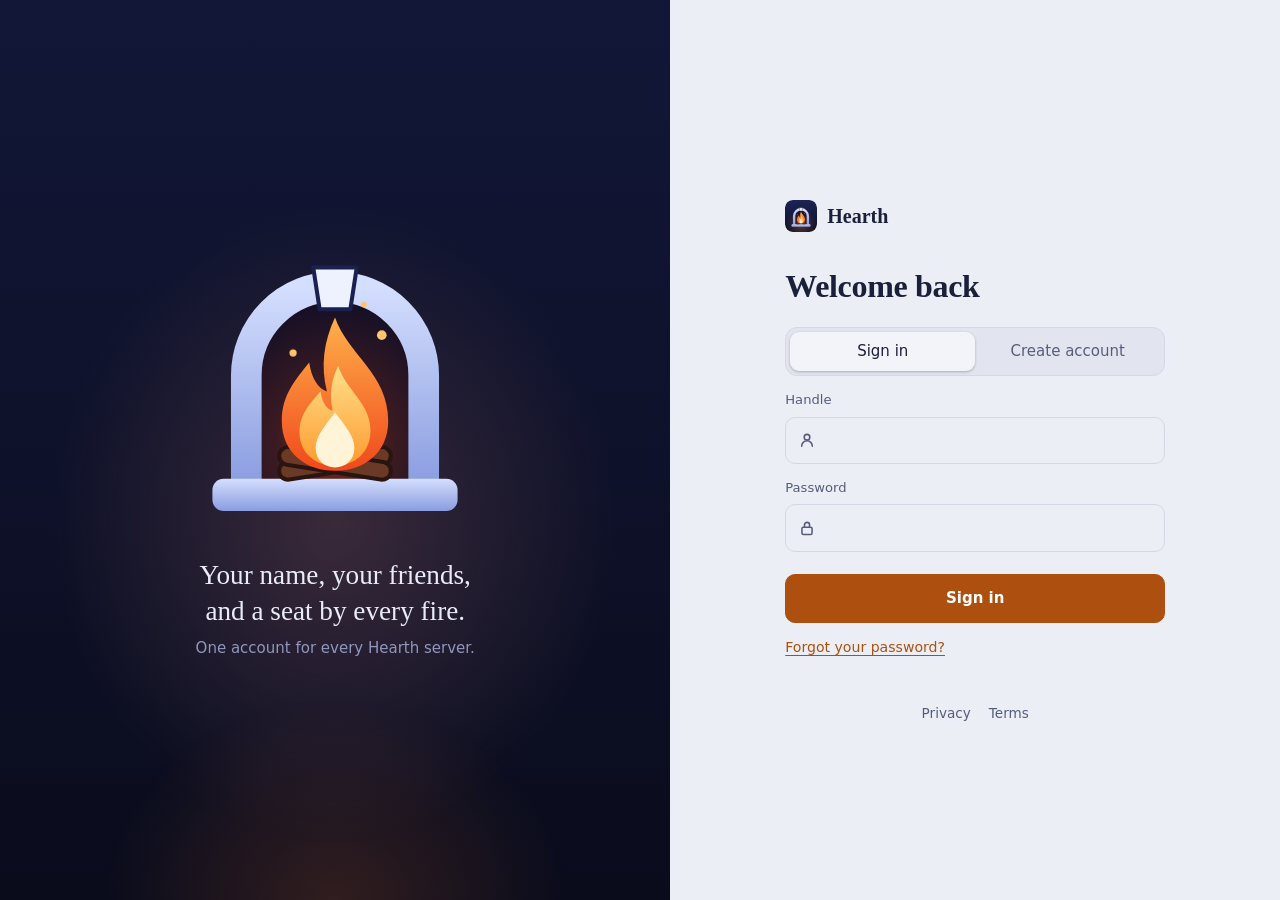
==== commit a997c2e2: "Admins, bans, sign-in places, required email, pictures and a friends panel The Fireplace now keeps t" ====
--- a/web/index.html
+++ b/web/index.html
@@ -20,15 +20,17 @@
 <body>
 <svg class="sprite" aria-hidden="true">
   <symbol id="i-user" viewBox="0 0 64 64"><circle cx="32" cy="22" r="10"/><path d="M13 54a19 19 0 0 1 38 0"/></symbol>
-    <symbol id="i-people" viewBox="0 0 64 64"><circle cx="25" cy="22" r="9"/><path d="M10 52a15 15 0 0 1 30 0M43 15a9 9 0 0 1 0 18M44 38a15 15 0 0 1 11 14"/></symbol>
-    <symbol id="i-lock" viewBox="0 0 64 64"><rect x="14" y="29" width="36" height="26" rx="5"/><path d="M23 29v-8a9 9 0 0 1 18 0v8"/></symbol>
-    <symbol id="i-send" viewBox="0 0 64 64"><path d="M10 30L54 10 40 54 30 36zM30 36l24-26"/></symbol>
-    <symbol id="i-folder" viewBox="0 0 64 64"><path d="M8 18a5 5 0 0 1 5-5h12l6 7h20a5 5 0 0 1 5 5v22a5 5 0 0 1-5 5H13a5 5 0 0 1-5-5z"/></symbol>
-    <symbol id="i-exit" viewBox="0 0 64 64"><path d="M36 12H15v40h21M30 32h22M43 23l9 9l-9 9"/></symbol>
-    <symbol id="i-plus" viewBox="0 0 64 64"><path d="M32 14v36M14 32h36"/></symbol>
-    <symbol id="i-check" viewBox="0 0 64 64"><path d="M14 33l12 12 24-26"/></symbol>
-    <symbol id="i-globe" viewBox="0 0 64 64"><circle cx="32" cy="32" r="23"/><path d="M9 32h46M32 9c7 7 7 39 0 46c-7-7-7-39 0-46"/></symbol>
-    <symbol id="i-chevron" viewBox="0 0 64 64"><path d="M26 14l18 18-18 18"/></symbol>
+  <symbol id="i-people" viewBox="0 0 64 64"><circle cx="25" cy="22" r="9"/><path d="M10 52a15 15 0 0 1 30 0M43 15a9 9 0 0 1 0 18M44 38a15 15 0 0 1 11 14"/></symbol>
+  <symbol id="i-lock" viewBox="0 0 64 64"><rect x="14" y="29" width="36" height="26" rx="5"/><path d="M23 29v-8a9 9 0 0 1 18 0v8"/></symbol>
+  <symbol id="i-send" viewBox="0 0 64 64"><path d="M10 30L54 10 40 54 30 36zM30 36l24-26"/></symbol>
+  <symbol id="i-folder" viewBox="0 0 64 64"><path d="M8 18a5 5 0 0 1 5-5h12l6 7h20a5 5 0 0 1 5 5v22a5 5 0 0 1-5 5H13a5 5 0 0 1-5-5z"/></symbol>
+  <symbol id="i-exit" viewBox="0 0 64 64"><path d="M36 12H15v40h21M30 32h22M43 23l9 9l-9 9"/></symbol>
+  <symbol id="i-plus" viewBox="0 0 64 64"><path d="M32 14v36M14 32h36"/></symbol>
+  <symbol id="i-check" viewBox="0 0 64 64"><path d="M14 33l12 12 24-26"/></symbol>
+  <symbol id="i-globe" viewBox="0 0 64 64"><circle cx="32" cy="32" r="23"/><path d="M9 32h46M32 9c7 7 7 39 0 46c-7-7-7-39 0-46"/></symbol>
+  <symbol id="i-gear" viewBox="0 0 64 64"><circle cx="32" cy="32" r="10"/><path d="M32 6v9M32 49v9M6 32h9M49 32h9M14 14l6 6M44 44l6 6M50 14l-6 6M20 44l-6 6"/></symbol>
+  <symbol id="i-close" viewBox="0 0 64 64"><path d="M18 18l28 28M46 18L18 46"/></symbol>
+  <symbol id="i-camera" viewBox="0 0 64 64"><path d="M8 22a5 5 0 0 1 5-5h8l4-6h14l4 6h8a5 5 0 0 1 5 5v24a5 5 0 0 1-5 5H13a5 5 0 0 1-5-5z"/><circle cx="32" cy="33" r="10"/></symbol>
 </svg>
 
 <!-- Signed out -->
@@ -88,7 +90,7 @@
     <p class="hero-small">One account for every Hearth server.</p>
   </aside>
   <main class="auth-side">
-    <div class="auth-card">
+    <div class="auth-card" id="auth-card">
       <div class="brand"><img class="brand-mark" src="favicon.svg" alt=""><span>Hearth</span></div>
       <h1 id="whoami">Welcome back</h1>
       <div class="tabs" role="tablist">
@@ -103,6 +105,12 @@
         <div class="field"><svg class="ic"><use href="#i-lock"/></svg>
           <input id="password" type="password" autocomplete="current-password" required minlength="8" maxlength="128"></div>
         <div id="new-only" hidden>
+          <div id="new-email-row" hidden>
+            <label for="new-email">Email</label>
+            <div class="field"><svg class="ic"><use href="#i-send"/></svg>
+              <input id="new-email" type="email" autocomplete="email" maxlength="254"></div>
+            <p class="note">We send a link to confirm it is yours. Used for security and resets, never marketing.</p>
+          </div>
           <label for="birthdate">Date of birth</label>
           <input id="birthdate" type="date" min="1900-01-01" aria-describedby="birth-why">
           <p class="note" id="birth-why">Only to check you are at least <span id="min-age">16</span>. It is not stored.</p>
@@ -110,13 +118,25 @@
             <span>I accept the <a href="/terms" target="_blank">terms</a> and have read the
               <a href="/privacy" target="_blank">privacy notice</a>.</span></label>
           <label class="tick" id="policy-new-row"><input type="checkbox" id="policy-emails-new">
-            <span>Email me when the terms or privacy notice change. <small>Optional, needs a confirmed
-              email, and you can turn it off any time.</small></span></label>
+            <span>Email me when the terms or privacy notice change. <small>Optional, and you can turn it
+              off any time.</small></span></label>
         </div>
         <button class="main wide" id="auth-go">Sign in</button>
         <p class="msg" id="auth-msg" role="status"></p>
         <p class="note"><a href="/reset">Forgot your password?</a></p>
       </form>
+    </div>
+
+    <!-- A suspended account, after the right password: how long, and why. -->
+    <div class="auth-card banned" id="banned" hidden>
+      <span class="banned-mark"><svg class="ic"><use href="#i-lock"/></svg></span>
+      <h1>This account is suspended</h1>
+      <p class="banned-until" id="banned-until"></p>
+      <p class="note">Reason</p>
+      <p class="banned-reason" id="banned-reason"></p>
+      <p class="note">If you think this is a mistake, write to whoever runs this server
+        (see <a href="/privacy">privacy</a>), and say when it happened.</p>
+      <button class="wide" id="banned-back">Back</button>
     </div>
     <footer><a href="/privacy">Privacy</a><a href="/terms">Terms</a></footer>
   </main>
@@ -141,21 +161,43 @@
       <li><button data-view="profile" aria-current="page"><svg class="ic"><use href="#i-user"/></svg>Profile</button></li>
       <li><button data-view="friends"><svg class="ic"><use href="#i-people"/></svg>Friends<b class="count" id="incoming-count" hidden></b></button></li>
       <li><button data-view="security"><svg class="ic"><use href="#i-lock"/></svg>Security</button></li>
-      <li id="email-nav" hidden><button data-view="email"><svg class="ic"><use href="#i-send"/></svg>Email</button></li>
+      <li id="email-nav" hidden><button data-view="email"><svg class="ic"><use href="#i-send"/></svg>Email<b class="count warn" id="email-flag" hidden>!</b></button></li>
       <li><button data-view="data"><svg class="ic"><use href="#i-folder"/></svg>Your data</button></li>
+      <li id="admin-nav" hidden><button data-view="admin"><svg class="ic"><use href="#i-gear"/></svg>Admin</button></li>
     </ul>
     <div class="me">
-      <span class="avatar" id="avatar">?</span>
+      <span class="face" id="me-face"></span>
       <div class="me-text"><b id="me-name"></b><small id="me-handle"></small></div>
       <button class="icon-btn" id="signout" title="Sign out" aria-label="Sign out"><svg class="ic"><use href="#i-exit"/></svg></button>
     </div>
   </nav>
 
   <main class="content">
+    <div class="banner" id="confirm-banner" hidden>
+      <svg class="ic"><use href="#i-send"/></svg>
+      <span>Confirm your email to play with this account and make friends. Open the link we sent to
+        <b id="confirm-to"></b>.</span>
+      <button data-view="email" class="go-email">Email settings</button>
+    </div>
+
     <section class="view" id="view-profile">
       <header><h1>Profile</h1><p>How you show up to other players.</p></header>
-      <div class="card">
-        <h2>Display name</h2>
+      <div class="card picture">
+        <span class="face big" id="pic-face"></span>
+        <div class="grow">
+          <h2>Picture</h2>
+          <p class="note">PNG, JPEG, WebP or GIF. It is cropped square and made small; nothing else from the
+            file is kept. Other players see it.</p>
+          <div class="row">
+            <label class="button main" for="pic-file"><svg class="ic"><use href="#i-camera"/></svg>Upload a picture</label>
+            <input type="file" id="pic-file" accept="image/png,image/jpeg,image/webp,image/gif" class="visually-hidden">
+            <button id="pic-remove" hidden>Remove</button>
+          </div>
+          <p class="msg" id="pic-msg" role="status"></p>
+        </div>
+      </div>
+      <div class="card">
+        <h2>Display name <span class="pill" id="renames-left"></span></h2>
         <form class="row" id="name-form">
           <input id="display" maxlength="32" aria-label="Display name" required>
           <button class="main">Save</button>
@@ -193,7 +235,13 @@
     </section>
 
     <section class="view" id="view-security" hidden>
-      <header><h1>Security</h1><p>Your password, and the codes that get you back in without it.</p></header>
+      <header><h1>Security</h1><p>Your password, your recovery codes, and everywhere you signed in from.</p></header>
+      <div class="card">
+        <h2>Where you signed in from</h2>
+        <p class="note">Kept for 90 days after each was last used, only for security: a new address has to
+          be confirmed by email. Not you? Change your password below.</p>
+        <ul class="places" id="places"></ul>
+      </div>
       <div class="card">
         <h2>Change password</h2>
         <form id="pw-form" class="stack">
@@ -218,38 +266,40 @@
     </section>
 
     <section class="view" id="view-email" hidden>
-      <header><h1>Email <span class="pill">optional</span></h1>
-        <p>For resetting your password, a short notice when your password or email changes, and, only if you
-          ask, word of changes to the terms or privacy notice. Never marketing.</p></header>
-      <div class="card">
-        <label class="switch"><input type="checkbox" id="policy-emails" role="switch"><span class="track"></span>
-          <span><b>Tell me when the terms or privacy notice change</b><small>Sent only to a confirmed address.
-            Turn it off whenever you like.</small></span></label>
-        <p class="msg" id="policy-msg" role="status"></p>
-      </div>
+      <header><h1>Email</h1>
+        <p>Needed to confirm sign-ins from new places and for password resets; also short notices when your
+          password or email changes, and, only if you ask, word of changes to the terms or privacy notice.
+          Never marketing.</p></header>
       <div class="card" id="email-box">
         <p class="state" id="email-state"></p>
         <form id="email-form" class="stack">
           <label for="email">Email address</label>
-          <input id="email" type="email" autocomplete="email" maxlength="254">
+          <input id="email" type="email" autocomplete="email" maxlength="254" required>
           <label for="email-pw">Password</label>
           <input id="email-pw" type="password" autocomplete="current-password" required>
-          <div class="actions row"><button class="main">Save email</button><button type="button" id="email-remove">Remove email</button></div>
+          <div class="actions row"><button class="main" id="email-save">Save email</button></div>
           <p class="msg" id="email-msg" role="status"></p>
         </form>
+      </div>
+      <div class="card">
+        <label class="switch"><input type="checkbox" id="policy-emails" role="switch"><span class="track"></span>
+          <span><b>Tell me when the terms or privacy notice change</b><small>Your choice, sent only to a confirmed
+            address. Turn it off whenever you like.</small></span></label>
+        <p class="msg" id="policy-msg" role="status"></p>
       </div>
     </section>
 
     <section class="view" id="view-data" hidden>
       <header><h1>Your data</h1><p>Take it with you, or take it away.</p></header>
       <div class="card split">
-        <div><h2>Download my data</h2><p class="note">Everything this server stores about your account, as a JSON file.</p></div>
+        <div><h2>Download my data</h2><p class="note">Everything this server keeps about your account, sign-in
+          addresses included, as a JSON file.</p></div>
         <button id="export"><svg class="ic"><use href="#i-folder"/></svg>Download</button>
       </div>
       <div class="card danger-zone">
         <h2>Delete account</h2>
-        <p class="note">This removes your account and your friends list for good. Servers keep nothing
-          that points back to you.</p>
+        <p class="note">This removes your account, your picture and your friends list for good. Servers keep
+          nothing that points back to you.</p>
         <form id="del-form" class="stack">
           <label for="del-pw">Password</label>
           <input id="del-pw" type="password" autocomplete="current-password" required>
@@ -259,7 +309,55 @@
       </div>
       <footer><a href="/privacy">Privacy</a><a href="/terms">Terms</a></footer>
     </section>
+
+    <section class="view" id="view-admin" hidden>
+      <header><h1>Admin</h1><p>Every account and what is kept about it. Everything you do here is logged
+        with your name.</p></header>
+      <div class="card">
+        <div class="row admin-tools">
+          <div class="field grow"><svg class="ic"><use href="#i-user"/></svg>
+            <input id="admin-search" placeholder="Search handle, name, email or IP" aria-label="Search accounts" spellcheck="false"></div>
+          <span class="pill" id="admin-count"></span>
+        </div>
+        <p class="msg" id="admin-msg" role="status"></p>
+        <ul class="accounts" id="admin-accounts"></ul>
+      </div>
+      <div class="card">
+        <h2>Blocked IP addresses</h2>
+        <p class="note">A blocked address is turned away before anything else runs, and shown a page saying
+          for how long and why.</p>
+        <form class="ban-form" id="ip-form">
+          <input id="ip-addr" placeholder="IP address" aria-label="IP address" required spellcheck="false">
+          <select id="ip-time" aria-label="For how long"></select>
+          <input id="ip-reason" placeholder="Reason, shown to them" aria-label="Reason" required maxlength="300">
+          <button class="danger">Block</button>
+        </form>
+        <p class="msg" id="ip-msg" role="status"></p>
+        <ul class="people" id="ip-bans"></ul>
+      </div>
+    </section>
   </main>
+
+  <aside class="rail" aria-label="Friends">
+    <h2>Friends <span class="pill" id="rail-online"></span></h2>
+    <ul class="rail-list" id="rail"></ul>
+    <button class="wide quiet" data-view="friends" id="rail-more"><svg class="ic"><use href="#i-plus"/></svg>Add friends</button>
+  </aside>
+</div>
+
+<!-- An admin's ban: who, for how long, why. -->
+<div class="overlay" id="ban-box" hidden>
+  <section class="sheet" role="dialog" aria-modal="true" aria-labelledby="ban-title">
+    <h2 id="ban-title">Suspend</h2>
+    <form id="ban-form" class="stack">
+      <label for="ban-time">For how long</label>
+      <select id="ban-time"></select>
+      <label for="ban-reason">Reason <small class="note">they are shown it</small></label>
+      <input id="ban-reason" required maxlength="300">
+      <div class="actions row"><button class="danger">Suspend</button><button type="button" id="ban-cancel">Cancel</button></div>
+      <p class="msg" id="ban-msg" role="status"></p>
+    </form>
+  </section>
 </div>
 
 <script src="app.js"></script>
--- a/web/style.css
+++ b/web/style.css
@@ -79,7 +79,7 @@
 .hero::after { content: ""; position: absolute; inset: auto 0 0; height: 40%;
                background: radial-gradient(50% 80% at 50% 100%, rgba(255, 122, 47, .16), transparent 70%); }
 .hero-mark { width: min(300px, 60%); color: #aec2ff; position: relative; z-index: 1;
-             filter: drop-shadow(0 0 40px rgba(255, 179, 102, .25)); animation: enter .9s var(--ease) both; }
+             animation: enter .9s var(--ease) both; }
 .fire { transform-origin: 256px 376px; animation: flicker 3.2s ease-in-out infinite; }
 .sparks circle { animation: twinkle 2.4s ease-in-out infinite; }
 .sparks circle:nth-child(2) { animation-delay: .8s; } .sparks circle:nth-child(3) { animation-delay: 1.6s; }
@@ -87,14 +87,14 @@
              animation: enter .9s .12s var(--ease) both; }
 .hero-small { color: #8f97bd; margin: 0; position: relative; z-index: 1; animation: enter .9s .22s var(--ease) both; }
 .embers { position: absolute; inset: 0; pointer-events: none; }
-.embers i { position: absolute; bottom: 30%; left: 50%; width: 4px; height: 4px; border-radius: 50%;
-            background: #ffb366; box-shadow: 0 0 8px 2px rgba(255, 140, 60, .6); opacity: 0;
+.embers i { position: absolute; bottom: 30%; left: 50%; width: 7px; height: 7px; border-radius: 50%;
+            background: radial-gradient(circle, #ffe0a8 0 35%, #ff9a4a 60%, transparent 72%); opacity: 0;
             animation: ember 5s linear infinite; }
 .embers i:nth-child(2) { --x: -60px; animation-delay: .7s; animation-duration: 6s; }
 .embers i:nth-child(3) { --x: 40px; animation-delay: 1.6s; }
-.embers i:nth-child(4) { --x: -20px; animation-delay: 2.4s; animation-duration: 7s; width: 3px; height: 3px; }
+.embers i:nth-child(4) { --x: -20px; animation-delay: 2.4s; animation-duration: 7s; width: 5px; height: 5px; }
 .embers i:nth-child(5) { --x: 80px; animation-delay: 3.1s; animation-duration: 5.5s; }
-.embers i:nth-child(6) { --x: -90px; animation-delay: 3.9s; width: 3px; height: 3px; }
+.embers i:nth-child(6) { --x: -90px; animation-delay: 3.9s; width: 5px; height: 5px; }
 .embers i:nth-child(7) { --x: 15px; animation-delay: 4.6s; animation-duration: 6.5s; }
 
 .auth-side { display: flex; flex-direction: column; justify-content: center; align-items: center; padding: 48px 24px 24px; }
@@ -146,7 +146,7 @@
 .codes li:nth-child(8) { animation-delay: .28s; }
 
 /* --- signed in: sidebar and one view at a time ------------------------------ */
-.app { min-height: 100%; display: grid; grid-template-columns: 252px minmax(0, 1fr); }
+.app { min-height: 100%; display: grid; grid-template-columns: 252px minmax(0, 1fr) 288px; }
 .side { position: sticky; top: 0; height: 100vh; display: flex; flex-direction: column; gap: 28px;
         padding: 22px 14px; background: var(--side); border-right: 1px solid var(--line); }
 .side .brand { padding: 0 10px; }
@@ -164,8 +164,16 @@
          color: var(--on-fire); font-size: .72rem; line-height: 20px; text-align: center; animation: pop .3s var(--ease); }
 .me { margin-top: auto; display: flex; align-items: center; gap: 10px; padding: 10px; border-radius: 12px;
       border: 1px solid var(--line); background: var(--panel); }
-.avatar { display: grid; place-items: center; width: 36px; height: 36px; flex: none; border-radius: 10px;
-          font: 600 1rem var(--serif); color: var(--on-fire); background: linear-gradient(160deg, var(--fire), var(--ember)); }
+/* A person: their picture, or two letters on colours that come from their handle. */
+.face { --h1: 30; --h2: 68; position: relative; display: grid; place-items: center; width: 38px; height: 38px;
+        flex: none; border-radius: 30%; color: #fff; font: 600 .95rem/1 var(--serif); letter-spacing: .02em;
+        background: radial-gradient(120% 90% at 20% 10%, hsl(var(--h1) 70% 66%) 0%, transparent 60%),
+                    linear-gradient(150deg, hsl(var(--h1) 58% 52%), hsl(var(--h2) 52% 30%));
+        box-shadow: inset 0 0 0 1px rgba(255, 255, 255, .14); }
+.face > span { text-shadow: 0 1px 2px rgba(0, 0, 0, .25); }
+.face.has-pic { background: var(--raise); }
+.face img { width: 100%; height: 100%; object-fit: cover; border-radius: inherit; display: block; }
+.face.big { width: 88px; height: 88px; font-size: 1.9rem; border-radius: 28%; }
 .me-text { min-width: 0; flex: 1; line-height: 1.25; }
 .me-text b, .me-text small { display: block; overflow: hidden; text-overflow: ellipsis; white-space: nowrap; }
 .me-text small { color: var(--dim); font-size: .8rem; }
@@ -206,14 +214,92 @@
 .people li:last-child { padding-bottom: 0; }
 .people li.empty { color: var(--dim); font-size: .9rem; display: block; }
 .who { display: flex; align-items: center; gap: 12px; min-width: 0; }
-.who .avatar { width: 38px; height: 38px; position: relative; color: var(--stone); background: var(--raise);
-               border: 1px solid var(--line); }
 .who b { display: block; font-weight: 500; }
 .who small { color: var(--dim); font-size: .82rem; }
 .dot { position: absolute; right: -3px; bottom: -3px; width: 12px; height: 12px; border-radius: 50%;
        background: var(--dim); border: 2px solid var(--panel); }
 .dot.on { background: var(--green); }
 .people .row button { padding: 7px 12px; font-size: .88rem; }
+
+/* --- friends on the right ---------------------------------------------------- */
+.rail { position: sticky; top: 0; height: 100vh; overflow-y: auto; padding: 26px 18px; border-left: 1px solid var(--line);
+        background: var(--side); display: flex; flex-direction: column; gap: 12px; }
+.rail h2 { font-size: 1rem; justify-content: space-between; margin: 0; }
+.rail-list { list-style: none; margin: 0; padding: 0; display: grid; gap: 2px; }
+.rail-list li { display: flex; align-items: center; gap: 11px; padding: 8px; border-radius: 10px; min-width: 0;
+                animation: rise .35s var(--ease) both; }
+.rail-list li:not(.on):not(.ask):not(.empty) { opacity: .62; }
+.rail-list li:hover { background: color-mix(in srgb, var(--raise) 70%, transparent); opacity: 1; }
+.rail-list .face { width: 34px; height: 34px; font-size: .85rem; }
+.rail-list .dot { border-color: var(--side); }
+.rail-list b, .rail-list small { display: block; overflow: hidden; text-overflow: ellipsis; white-space: nowrap; }
+.rail-list b { font-weight: 500; font-size: .92rem; }
+.rail-list small { color: var(--dim); font-size: .78rem; }
+.rail-list div { min-width: 0; }
+.rail-list li.empty { color: var(--dim); font-size: .88rem; display: block; opacity: 1; }
+.rail-list li.ask { background: color-mix(in srgb, var(--fire) 14%, transparent); color: var(--fire); font-size: .86rem;
+                    font-weight: 500; cursor: pointer; }
+button.quiet { background: transparent; border-style: dashed; color: var(--dim); margin-top: 4px; }
+button.quiet:hover { color: var(--text); }
+
+/* --- pictures, banners, places, admin ------------------------------------------ */
+.visually-hidden { position: absolute; width: 1px; height: 1px; opacity: 0; overflow: hidden; clip-path: inset(50%); }
+label.button { display: inline-flex; align-items: center; gap: 8px; margin: 0; padding: 10px 16px; border-radius: 10px;
+               font-size: .95rem; cursor: pointer; transition: background .2s, transform .12s var(--ease); }
+label.button.main { background: var(--fire); color: var(--on-fire); font-weight: 600; }
+label.button.main:hover { background: color-mix(in srgb, var(--fire) 88%, #fff); }
+label.button:active { transform: scale(.97); }
+.visually-hidden:focus-visible + * , label.button:focus-within { outline: 2px solid var(--fire); outline-offset: 2px; }
+.picture { display: flex; gap: 22px; align-items: center; }
+.picture h2 { margin-bottom: 4px; }
+.picture .note { margin-bottom: 14px; max-width: 46ch; }
+.grow { flex: 1; min-width: 0; }
+.banner { display: flex; align-items: center; gap: 12px; padding: 12px 16px; margin-bottom: 24px; border-radius: 12px;
+          border: 1px solid color-mix(in srgb, var(--fire) 45%, var(--line));
+          background: color-mix(in srgb, var(--fire) 10%, var(--panel)); font-size: .9rem; animation: rise .4s var(--ease); }
+.banner .ic { color: var(--fire); }
+.banner span { flex: 1; }
+.banner button { padding: 7px 12px; font-size: .86rem; }
+.count.warn { background: var(--red); }
+.pill.ok { color: var(--green); border-color: color-mix(in srgb, var(--green) 40%, var(--line)); }
+.pill.warn { color: var(--red); border-color: color-mix(in srgb, var(--red) 40%, var(--line)); }
+.who .pill, .acct .pill { margin-left: 8px; vertical-align: 1px; }
+.places { list-style: none; margin: 14px 0 0; padding: 0; }
+.places li { display: flex; align-items: center; justify-content: space-between; gap: 12px; padding: 10px 0;
+             border-top: 1px solid var(--line); }
+.places li:first-child { border-top: 0; }
+.places li.empty { color: var(--dim); font-size: .9rem; }
+.places code { font: .92rem ui-monospace, "Cascadia Mono", Consolas, monospace; display: block; }
+.places small { color: var(--dim); font-size: .8rem; }
+.places div { flex: 1; min-width: 0; }
+button.small { padding: 5px 10px; font-size: .8rem; }
+.admin-tools { margin-bottom: 4px; }
+.accounts { list-style: none; margin: 16px 0 0; padding: 0; }
+.accounts > li { padding: 14px 0; border-top: 1px solid var(--line); }
+.accounts > li:first-child { border-top: 0; }
+.accounts > li.empty { color: var(--dim); font-size: .9rem; }
+.acct { display: flex; align-items: center; justify-content: space-between; gap: 12px; flex-wrap: wrap; }
+.acct .row button { padding: 6px 11px; font-size: .84rem; }
+.acct-places { margin: 8px 0 0 50px; font-size: .88rem; }
+.acct-places summary { color: var(--dim); cursor: pointer; width: max-content; }
+.acct-places summary:hover { color: var(--text); }
+.acct-places .places { margin-top: 6px; }
+.ban-form { display: grid; grid-template-columns: minmax(0, 1.2fr) auto minmax(0, 2fr) auto; gap: 10px; margin-top: 14px; }
+select { padding: 10px 12px; border-radius: 10px; border: 1px solid var(--line); background: var(--bg); color: var(--text);
+         font: inherit; }
+select:focus { outline: none; border-color: var(--fire); }
+.banned { text-align: left; }
+.banned-mark { display: inline-grid; place-items: center; width: 48px; height: 48px; border-radius: 50%; margin-bottom: 16px;
+               color: var(--red); border: 1.5px solid color-mix(in srgb, var(--red) 50%, transparent); }
+.banned-mark .ic { width: 22px; height: 22px; }
+.banned h1 { margin-bottom: 10px; }
+.banned-until { font-size: 1.1rem; margin: 0 0 18px; }
+.banned-reason { padding: 12px 14px; border-radius: 10px; background: var(--side); border: 1px solid var(--line); margin: 6px 0 16px; }
+
+@media (max-width: 1180px) {
+  .app { grid-template-columns: 252px minmax(0, 1fr); }
+  .rail { display: none; }
+}
 
 /* --- phones: the fire shrinks to a band, the sidebar to a bar ---------------- */
 @media (max-width: 860px) {
@@ -227,13 +313,17 @@
   .app { grid-template-columns: 1fr; }
   .side { position: sticky; z-index: 5; height: auto; flex-direction: row; align-items: center; gap: 8px;
           padding: 10px 12px; border-right: 0; border-bottom: 1px solid var(--line); overflow-x: auto; }
-  .side .brand span, .me-text, .me .avatar { display: none; }
+  .side .brand span, .me-text, .me .face { display: none; }
   .side .brand { padding: 0 4px; }
   .nav { display: flex; gap: 4px; }
   .nav button { white-space: nowrap; padding: 8px 10px; }
   .nav button::before { display: none; }
   .me { margin: 0 0 0 auto; padding: 0; border: 0; background: none; }
   .content { padding: 28px 16px 48px; }
+  .picture { flex-direction: column; align-items: flex-start; }
+  .ban-form { grid-template-columns: 1fr; }
+  .acct-places { margin-left: 0; }
+  .banner { flex-wrap: wrap; }
   h1 { font-size: 1.6rem; }
 }
 
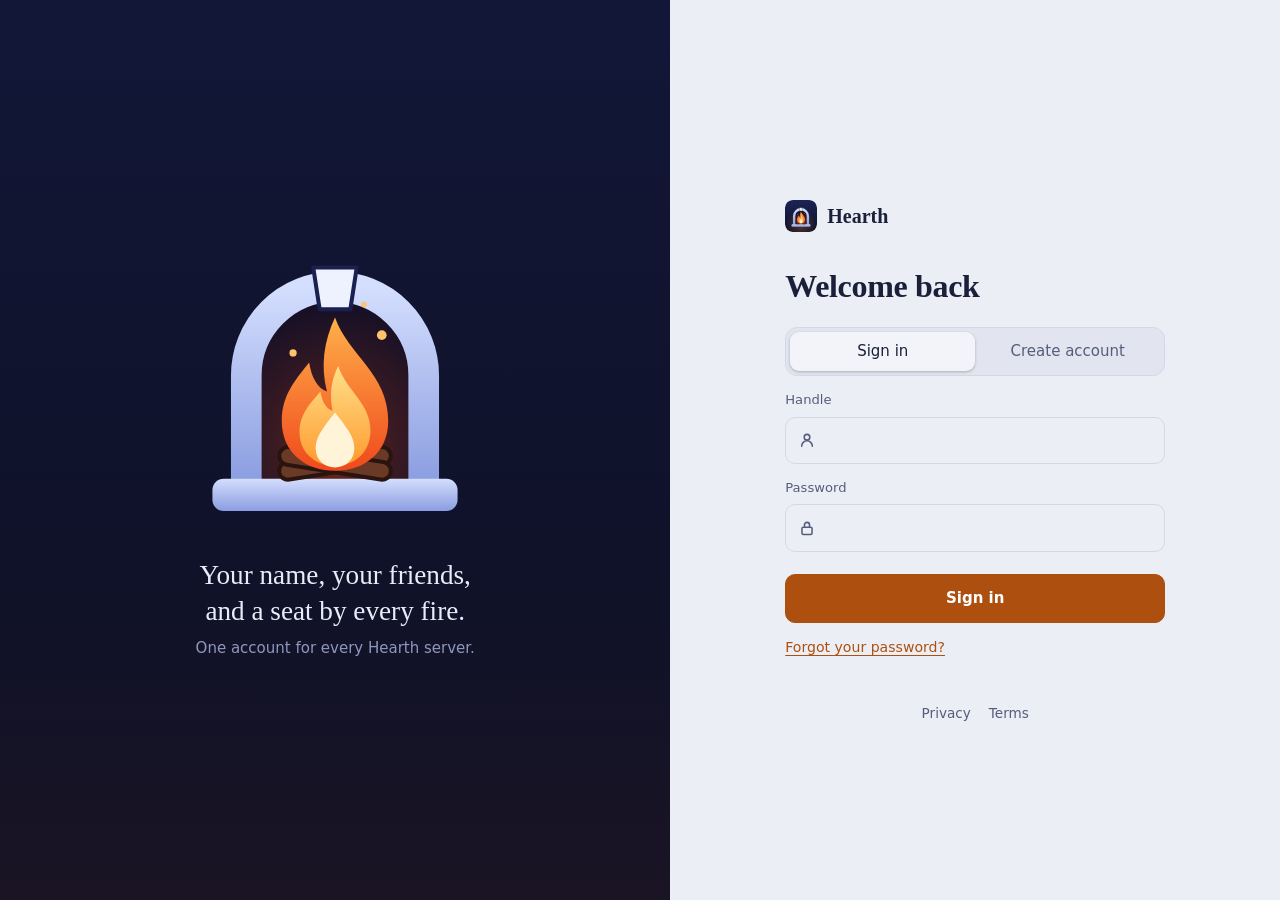
==== commit d9d0ce4d: "Email codes, two-step sign-in, and designed emails in English Confirming an email and finishing a si" ====
--- a/web/index.html
+++ b/web/index.html
@@ -127,6 +127,21 @@
       </form>
     </div>
 
+    <!-- The second step: a code from the email. -->
+    <div class="auth-card" id="code-step" hidden>
+      <span class="banned-mark mail"><svg class="ic"><use href="#i-send"/></svg></span>
+      <h1>Check your email</h1>
+      <p class="note" id="code-why"></p>
+      <form id="code-form">
+        <label for="code">Code</label>
+        <input id="code" class="code-input" inputmode="numeric" autocomplete="one-time-code" pattern="[0-9]{6}"
+          maxlength="6" required placeholder="000000">
+        <button class="main wide">Sign in</button>
+        <p class="msg" id="code-msg" role="status"></p>
+      </form>
+      <button class="wide quiet" id="code-back">Back</button>
+    </div>
+
     <!-- A suspended account, after the right password: how long, and why. -->
     <div class="auth-card banned" id="banned" hidden>
       <span class="banned-mark"><svg class="ic"><use href="#i-lock"/></svg></span>
@@ -175,9 +190,14 @@
   <main class="content">
     <div class="banner" id="confirm-banner" hidden>
       <svg class="ic"><use href="#i-send"/></svg>
-      <span>Confirm your email to play with this account and make friends. Open the link we sent to
-        <b id="confirm-to"></b>.</span>
-      <button data-view="email" class="go-email">Email settings</button>
+      <span>Enter the code we sent to <b id="confirm-to"></b> to play with this account and make friends.</span>
+      <form class="row" id="confirm-form">
+        <input id="confirm-code" class="code-input small" inputmode="numeric" autocomplete="one-time-code"
+          pattern="[0-9]{6}" maxlength="6" required placeholder="000000" aria-label="Code from the email">
+        <button class="main">Confirm</button>
+        <button type="button" id="confirm-resend">Send again</button>
+      </form>
+      <p class="msg" id="confirm-msg" role="status"></p>
     </div>
 
     <section class="view" id="view-profile">
@@ -238,9 +258,20 @@
       <header><h1>Security</h1><p>Your password, your recovery codes, and everywhere you signed in from.</p></header>
       <div class="card">
         <h2>Where you signed in from</h2>
-        <p class="note">Kept for 90 days after each was last used, only for security: a new address has to
-          be confirmed by email. Not you? Change your password below.</p>
+        <p class="note">Kept for 90 days after each was last used, only for security: a new address needs a
+          code from your email. Not you? Change your password below.</p>
         <ul class="places" id="places"></ul>
+      </div>
+      <div class="card" id="two-step-card" hidden>
+        <h2>Two-step sign-in <span class="pill" id="two-step-state"></span></h2>
+        <p class="note">With it on, every sign-in needs a code we email you, not just the password. A sign-in
+          from a new IP address always needs one, on or off.</p>
+        <form id="two-step-form" class="stack">
+          <label for="two-step-pw">Password</label>
+          <input id="two-step-pw" type="password" autocomplete="current-password" required>
+          <div class="actions"><button class="main" id="two-step-go">Turn on</button></div>
+          <p class="msg" id="two-step-msg" role="status"></p>
+        </form>
       </div>
       <div class="card">
         <h2>Change password</h2>
--- a/web/style.css
+++ b/web/style.css
@@ -74,21 +74,16 @@
 .auth { min-height: 100%; display: grid; grid-template-columns: minmax(0, 1.1fr) minmax(0, 1fr); }
 .hero { position: relative; overflow: hidden; display: flex; flex-direction: column; justify-content: center;
         align-items: center; padding: 48px; text-align: center; color: #e9ecf8;
-        background: radial-gradient(60% 50% at 50% 58%, #3a2a3a 0%, transparent 70%),
-                    linear-gradient(180deg, #121738 0%, #0a0c1c 100%); }
-.hero::after { content: ""; position: absolute; inset: auto 0 0; height: 40%;
-               background: radial-gradient(50% 80% at 50% 100%, rgba(255, 122, 47, .16), transparent 70%); }
+        background: linear-gradient(180deg, #121738 0%, #0f1229 62%, #1a1424 100%); }
 .hero-mark { width: min(300px, 60%); color: #aec2ff; position: relative; z-index: 1;
              animation: enter .9s var(--ease) both; }
 .fire { transform-origin: 256px 376px; animation: flicker 3.2s ease-in-out infinite; }
-.sparks circle { animation: twinkle 2.4s ease-in-out infinite; }
-.sparks circle:nth-child(2) { animation-delay: .8s; } .sparks circle:nth-child(3) { animation-delay: 1.6s; }
 .hero-line { font: 500 1.7rem/1.3 var(--serif); margin: 28px 0 8px; position: relative; z-index: 1;
              animation: enter .9s .12s var(--ease) both; }
 .hero-small { color: #8f97bd; margin: 0; position: relative; z-index: 1; animation: enter .9s .22s var(--ease) both; }
 .embers { position: absolute; inset: 0; pointer-events: none; }
 .embers i { position: absolute; bottom: 30%; left: 50%; width: 7px; height: 7px; border-radius: 50%;
-            background: radial-gradient(circle, #ffe0a8 0 35%, #ff9a4a 60%, transparent 72%); opacity: 0;
+            background: #ffb366; opacity: 0;
             animation: ember 5s linear infinite; }
 .embers i:nth-child(2) { --x: -60px; animation-delay: .7s; animation-duration: 6s; }
 .embers i:nth-child(3) { --x: 40px; animation-delay: 1.6s; }
@@ -167,8 +162,7 @@
 /* A person: their picture, or two letters on colours that come from their handle. */
 .face { --h1: 30; --h2: 68; position: relative; display: grid; place-items: center; width: 38px; height: 38px;
         flex: none; border-radius: 30%; color: #fff; font: 600 .95rem/1 var(--serif); letter-spacing: .02em;
-        background: radial-gradient(120% 90% at 20% 10%, hsl(var(--h1) 70% 66%) 0%, transparent 60%),
-                    linear-gradient(150deg, hsl(var(--h1) 58% 52%), hsl(var(--h2) 52% 30%));
+        background: linear-gradient(150deg, hsl(var(--h1) 58% 54%), hsl(var(--h2) 52% 30%));
         box-shadow: inset 0 0 0 1px rgba(255, 255, 255, .14); }
 .face > span { text-shadow: 0 1px 2px rgba(0, 0, 0, .25); }
 .face.has-pic { background: var(--raise); }
@@ -261,6 +255,16 @@
 .banner span { flex: 1; }
 .banner button { padding: 7px 12px; font-size: .86rem; }
 .count.warn { background: var(--red); }
+.banner { flex-wrap: wrap; }
+.banner > span { flex: 1 1 260px; }
+.banner form { gap: 8px; flex-wrap: nowrap; }
+.banner .msg { flex-basis: 100%; margin: 0; }
+.code-input { font: 600 1.6rem/1 ui-monospace, "Cascadia Mono", Consolas, monospace; letter-spacing: .45em;
+              text-align: center; padding: 14px 10px 14px calc(10px + .45em); }
+.code-input.small { width: 9.5em; font-size: 1.05rem; padding: 8px 8px 8px calc(8px + .45em); }
+.code-input::placeholder { color: color-mix(in srgb, var(--dim) 45%, transparent); }
+.banned-mark.mail { color: var(--fire); border-color: color-mix(in srgb, var(--fire) 50%, transparent); }
+#code-step h1 { margin-bottom: 8px; }
 .pill.ok { color: var(--green); border-color: color-mix(in srgb, var(--green) 40%, var(--line)); }
 .pill.warn { color: var(--red); border-color: color-mix(in srgb, var(--red) 40%, var(--line)); }
 .who .pill, .acct .pill { margin-left: 8px; vertical-align: 1px; }
@@ -337,7 +341,6 @@
   50% { transform: scale(1.02, .97) skewX(1deg); }
   75% { transform: scale(.98, 1.03) skewX(-.5deg); }
 }
-@keyframes twinkle { 50% { opacity: .25; } }
 @keyframes ember {
   0% { opacity: 0; transform: translate(0, 0); }
   10% { opacity: 1; }
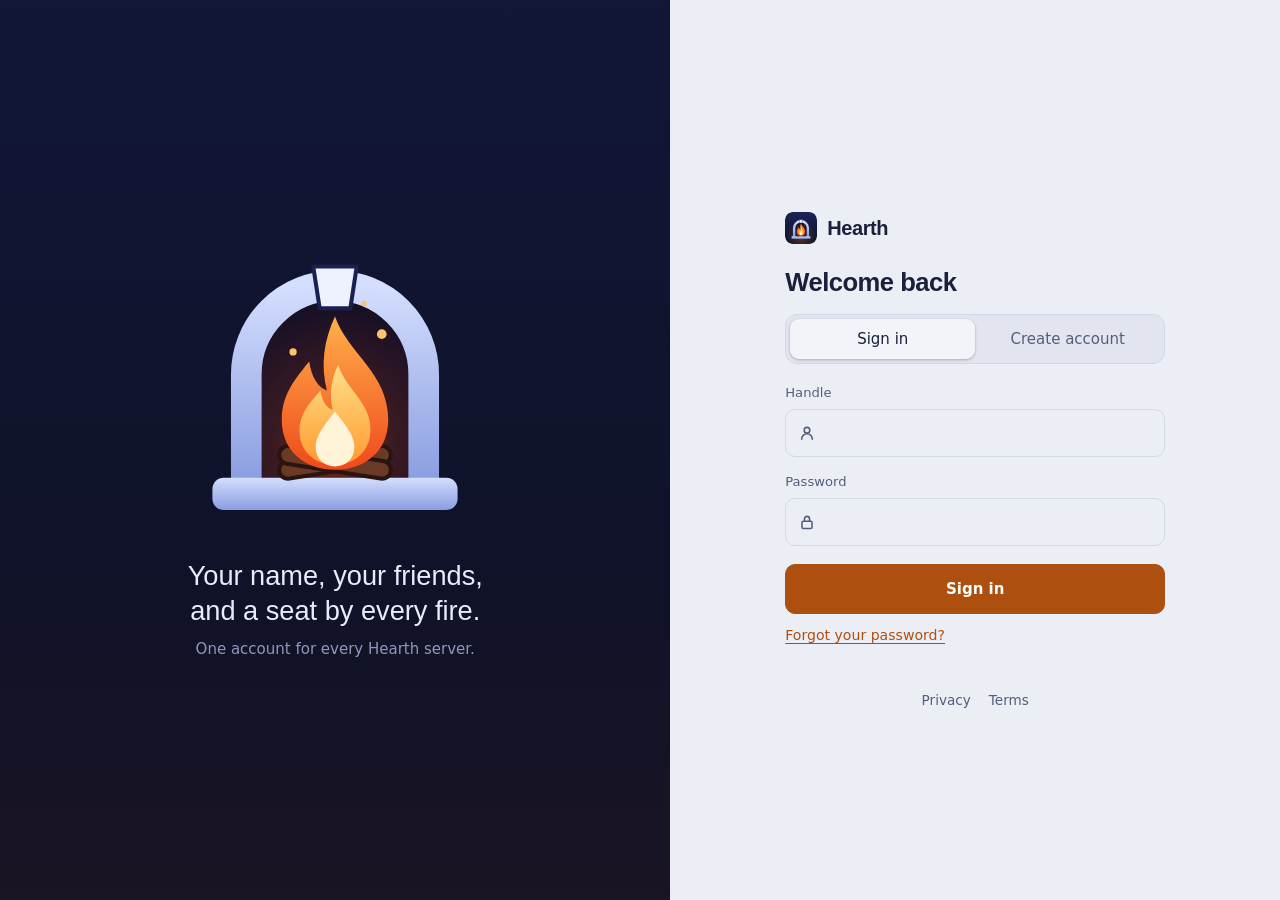
==== commit b970051e: "Enhance web typography, flame banners, VR menu, keyboard, and server config - Website: Upgrade to Ou" ====
--- a/web/index.html
+++ b/web/index.html
@@ -9,10 +9,13 @@
 <head>
 <meta charset="utf-8">
 <meta name="viewport" content="width=device-width, initial-scale=1">
-<meta http-equiv="Content-Security-Policy" content="default-src 'self'">
+<meta http-equiv="Content-Security-Policy" content="default-src 'self' https://fonts.googleapis.com https://fonts.gstatic.com; font-src 'self' https://fonts.gstatic.com data:; style-src 'self' 'unsafe-inline' https://fonts.googleapis.com;">
 <meta name="color-scheme" content="dark light">
 <meta name="theme-color" content="#0f1226">
 <title>Hearth Account</title>
+<link rel="preconnect" href="https://fonts.googleapis.com">
+<link rel="preconnect" href="https://fonts.gstatic.com" crossorigin>
+<link href="https://fonts.googleapis.com/css2?family=Outfit:wght@400;500;600;700;800&family=Plus+Jakarta+Sans:wght@500;600;700;800&display=swap" rel="stylesheet">
 <link rel="icon" href="favicon.svg" type="image/svg+xml">
 <link rel="icon" href="favicon.ico" sizes="any">
 <link rel="stylesheet" href="style.css">
@@ -29,6 +32,9 @@
   <symbol id="i-check" viewBox="0 0 64 64"><path d="M14 33l12 12 24-26"/></symbol>
   <symbol id="i-globe" viewBox="0 0 64 64"><circle cx="32" cy="32" r="23"/><path d="M9 32h46M32 9c7 7 7 39 0 46c-7-7-7-39 0-46"/></symbol>
   <symbol id="i-gear" viewBox="0 0 64 64"><circle cx="32" cy="32" r="10"/><path d="M32 6v9M32 49v9M6 32h9M49 32h9M14 14l6 6M44 44l6 6M50 14l-6 6M20 44l-6 6"/></symbol>
+  <symbol id="i-shield" viewBox="0 0 64 64"><path d="M32 8l20 7v15c0 13-9 22-20 26C21 52 12 43 12 30V15z"/><path d="M24 32l6 6 11-12"/></symbol>
+  <symbol id="i-crown" viewBox="0 0 64 64"><path d="M10 22l12 11 10-18 10 18 12-11-5 28H15zM15 54h34"/></symbol>
+  <symbol id="i-flame" viewBox="0 0 64 64"><path d="M32 8c4 10 16 16 16 30a16 16 0 0 1-32 0c0-8 4-12 8-16 0 6 3 9 6 9-2-8 0-16 2-23z"/></symbol>
   <symbol id="i-close" viewBox="0 0 64 64"><path d="M18 18l28 28M46 18L18 46"/></symbol>
   <symbol id="i-camera" viewBox="0 0 64 64"><path d="M8 22a5 5 0 0 1 5-5h8l4-6h14l4 6h8a5 5 0 0 1 5 5v24a5 5 0 0 1-5 5H13a5 5 0 0 1-5-5z"/><circle cx="32" cy="33" r="10"/></symbol>
 </svg>
@@ -176,13 +182,14 @@
       <li><button data-view="profile" aria-current="page"><svg class="ic"><use href="#i-user"/></svg>Profile</button></li>
       <li><button data-view="friends"><svg class="ic"><use href="#i-people"/></svg>Friends<b class="count" id="incoming-count" hidden></b></button></li>
       <li><button data-view="security"><svg class="ic"><use href="#i-lock"/></svg>Security</button></li>
-      <li id="email-nav" hidden><button data-view="email"><svg class="ic"><use href="#i-send"/></svg>Email<b class="count warn" id="email-flag" hidden>!</b></button></li>
+      <li><button data-view="settings"><svg class="ic"><use href="#i-gear"/></svg>Settings<b class="count warn" id="email-flag" hidden>!</b></button></li>
+      <li><button data-view="servers"><svg class="ic"><use href="#i-flame"/></svg>Servers</button></li>
       <li><button data-view="data"><svg class="ic"><use href="#i-folder"/></svg>Your data</button></li>
-      <li id="admin-nav" hidden><button data-view="admin"><svg class="ic"><use href="#i-gear"/></svg>Admin</button></li>
+      <li id="admin-nav" hidden><button data-view="admin"><svg class="ic"><use href="#i-shield"/></svg>Admin</button></li>
     </ul>
     <div class="me">
       <span class="face" id="me-face"></span>
-      <div class="me-text"><b id="me-name"></b><small id="me-handle"></small></div>
+      <div class="me-text"><b id="me-name"></b><small id="me-handle"></small><span id="me-badge"></span></div>
       <button class="icon-btn" id="signout" title="Sign out" aria-label="Sign out"><svg class="ic"><use href="#i-exit"/></svg></button>
     </div>
   </nav>
@@ -201,7 +208,8 @@
     </div>
 
     <section class="view" id="view-profile">
-      <header><h1>Profile</h1><p>How you show up to other players.</p></header>
+      <header><h1>Profile</h1><p>How you show up to other players, in the game and here.</p></header>
+      <div class="card profile-card" id="me-card"></div>
       <div class="card picture">
         <span class="face big" id="pic-face"></span>
         <div class="grow">
@@ -214,7 +222,20 @@
             <button id="pic-remove" hidden>Remove</button>
           </div>
           <p class="msg" id="pic-msg" role="status"></p>
+          <p class="note" id="pic-pending" hidden>Your new picture is waiting for a moderator. Until it is
+            approved, everybody else still sees the one before.</p>
         </div>
+      </div>
+      <div class="card">
+        <h2>About you</h2>
+        <form id="profile-form" class="stack">
+          <label for="pronouns">Pronouns <small class="note">optional</small></label>
+          <input id="pronouns" maxlength="24" placeholder="she/her, they/them..." autocomplete="off">
+          <label for="bio">Bio <small class="note">optional, up to 300 characters</small></label>
+          <textarea id="bio" maxlength="300" rows="3"></textarea>
+          <div class="actions"><button class="main">Save</button></div>
+          <p class="msg" id="profile-msg" role="status"></p>
+        </form>
       </div>
       <div class="card">
         <h2>Display name <span class="pill" id="renames-left"></span></h2>
@@ -255,62 +276,70 @@
     </section>
 
     <section class="view" id="view-security" hidden>
-      <header><h1>Security</h1><p>Your password, your recovery codes, and everywhere you signed in from.</p></header>
-      <div class="card">
-        <h2>Where you signed in from</h2>
-        <p class="note">Kept for 90 days after each was last used, only for security: a new address needs a
-          code from your email. Not you? Change your password below.</p>
-        <ul class="places" id="places"></ul>
+      <header><h1>Security</h1><p>Where you are signed in, how you sign in, and how to get back in.</p></header>
+      <div class="card">
+        <div class="card-head">
+          <h2>Where you are signed in</h2>
+          <button class="danger" id="end-others">Sign out everywhere else</button>
+        </div>
+        <ul class="places" id="sessions"></ul>
+        <p class="msg" id="sessions-msg" role="status"></p>
       </div>
       <div class="card" id="two-step-card" hidden>
-        <h2>Two-step sign-in <span class="pill" id="two-step-state"></span></h2>
-        <p class="note">With it on, every sign-in needs a code we email you, not just the password. A sign-in
-          from a new IP address always needs one, on or off.</p>
-        <form id="two-step-form" class="stack">
-          <label for="two-step-pw">Password</label>
-          <input id="two-step-pw" type="password" autocomplete="current-password" required>
-          <div class="actions"><button class="main" id="two-step-go">Turn on</button></div>
-          <p class="msg" id="two-step-msg" role="status"></p>
-        </form>
+        <label class="switch"><input type="checkbox" id="two-step" role="switch"><span class="track"></span>
+          <span><b>Two-step sign-in</b><small>Every sign-in needs a code we email you, not just the password.
+            A sign-in from a new IP address always needs one, on or off.</small></span></label>
+        <p class="msg" id="two-step-msg" role="status"></p>
       </div>
       <div class="card">
         <h2>Change password</h2>
         <form id="pw-form" class="stack">
-          <label for="pw-old">Current password</label>
-          <input id="pw-old" type="password" autocomplete="current-password" required>
-          <label for="pw-new">New password</label>
-          <input id="pw-new" type="password" autocomplete="new-password" required minlength="8" maxlength="128">
+          <div class="pair">
+            <div><label for="pw-old">Current password</label>
+              <input id="pw-old" type="password" autocomplete="current-password" required></div>
+            <div><label for="pw-new">New password</label>
+              <input id="pw-new" type="password" autocomplete="new-password" required minlength="8" maxlength="128"></div>
+          </div>
           <div class="actions"><button class="main">Change password</button></div>
           <p class="msg" id="pw-msg" role="status"></p>
         </form>
       </div>
-      <div class="card">
-        <h2>Recovery codes <span class="pill" id="codes-left"></span></h2>
-        <p class="note">Making a new set turns every old code off.</p>
-        <form id="codes-form" class="stack">
-          <label for="codes-pw">Password</label>
-          <input id="codes-pw" type="password" autocomplete="current-password" required>
-          <div class="actions"><button>Make a new set</button></div>
-          <p class="msg" id="codes-msg" role="status"></p>
-        </form>
-      </div>
-    </section>
-
-    <section class="view" id="view-email" hidden>
-      <header><h1>Email</h1>
-        <p>Needed to confirm sign-ins from new places and for password resets; also short notices when your
-          password or email changes, and, only if you ask, word of changes to the terms or privacy notice.
-          Never marketing.</p></header>
+      <div class="card split">
+        <div><h2>Recovery codes <span class="pill" id="codes-left"></span></h2>
+          <p class="note">Each gets you back in once if you forget your password. A new set turns the old ones off.</p></div>
+        <button id="codes-new">Make a new set</button>
+      </div>
+      <p class="msg" id="codes-msg" role="status"></p>
+      <div class="card">
+        <h2>IP addresses you signed in from</h2>
+        <p class="note">Kept for 90 days after each was last used, only for security: a new one needs a code
+          from your email. Not you? Change your password and sign out everywhere else.</p>
+        <ul class="places" id="places"></ul>
+      </div>
+    </section>
+
+    <section class="view" id="view-settings" hidden>
+      <header><h1>Settings</h1><p>Your email address, and what we may send to it.</p></header>
       <div class="card" id="email-box">
+        <h2>Email <span class="pill" id="email-pill"></span></h2>
         <p class="state" id="email-state"></p>
-        <form id="email-form" class="stack">
-          <label for="email">Email address</label>
-          <input id="email" type="email" autocomplete="email" maxlength="254" required>
-          <label for="email-pw">Password</label>
-          <input id="email-pw" type="password" autocomplete="current-password" required>
-          <div class="actions row"><button class="main" id="email-save">Save email</button></div>
-          <p class="msg" id="email-msg" role="status"></p>
-        </form>
+        <form class="row" id="email-form">
+          <div class="field grow"><svg class="ic"><use href="#i-send"/></svg>
+            <input id="email" type="email" autocomplete="email" maxlength="254" required aria-label="Email address"></div>
+          <button class="main" id="email-save">Change email</button>
+        </form>
+        <form class="code-row" id="email-code-form" hidden>
+          <p class="note" id="email-code-note"></p>
+          <div class="row">
+            <input id="email-code" class="code-input small" inputmode="numeric" autocomplete="one-time-code"
+              pattern="[0-9]{6}" maxlength="6" required placeholder="000000" aria-label="Code from the email">
+            <button class="main">Confirm</button>
+            <button type="button" id="email-resend">Send again</button>
+          </div>
+        </form>
+        <p class="msg" id="email-msg" role="status"></p>
+        <p class="note">Used to confirm sign-ins from new places, for password resets, and for short notices
+          when your password or email changes. Never marketing.</p>
       </div>
       <div class="card">
         <label class="switch"><input type="checkbox" id="policy-emails" role="switch"><span class="track"></span>
@@ -320,24 +349,29 @@
       </div>
     </section>
 
+    <section class="view" id="view-servers" hidden>
+      <header><h1>Servers</h1><p>Public Flames this Fireplace can reach right now. Copy an address into the
+        game's Direct connect, or pick it from the list on the lift panel.</p></header>
+      <div class="card">
+        <ul class="people" id="flames"></ul>
+        <p class="msg" id="flames-msg" role="status"></p>
+      </div>
+    </section>
+
     <section class="view" id="view-data" hidden>
       <header><h1>Your data</h1><p>Take it with you, or take it away.</p></header>
       <div class="card split">
         <div><h2>Download my data</h2><p class="note">Everything this server keeps about your account, sign-in
-          addresses included, as a JSON file.</p></div>
+          addresses and sessions included, as a JSON file.</p></div>
         <button id="export"><svg class="ic"><use href="#i-folder"/></svg>Download</button>
       </div>
-      <div class="card danger-zone">
-        <h2>Delete account</h2>
-        <p class="note">This removes your account, your picture and your friends list for good. Servers keep
-          nothing that points back to you.</p>
-        <form id="del-form" class="stack">
-          <label for="del-pw">Password</label>
-          <input id="del-pw" type="password" autocomplete="current-password" required>
-          <div class="actions"><button class="danger">Delete my account</button></div>
-          <p class="msg" id="del-msg" role="status"></p>
-        </form>
-      </div>
+      <div class="card split danger-zone">
+        <div><h2>Delete account</h2>
+          <p class="note">Removes your account, your picture and your friends list for good. Servers keep
+            nothing that points back to you.</p></div>
+        <button class="danger" id="delete-account">Delete my account</button>
+      </div>
+      <p class="msg" id="del-msg" role="status"></p>
       <footer><a href="/privacy">Privacy</a><a href="/terms">Terms</a></footer>
     </section>
 
@@ -353,7 +387,28 @@
         <p class="msg" id="admin-msg" role="status"></p>
         <ul class="accounts" id="admin-accounts"></ul>
       </div>
-      <div class="card">
+      <div class="card" id="review-card" hidden>
+        <h2>Pictures waiting <span class="pill" id="review-count"></span></h2>
+        <p class="note">Nobody else sees a new picture until it is approved here.</p>
+        <ul class="people" id="review"></ul>
+        <p class="msg" id="review-msg" role="status"></p>
+      </div>
+      <div class="card" id="groups-card" hidden>
+        <h2>Groups</h2>
+        <p class="note">Only you, the Fireplace owner, make groups and put people in them. A group's name is the
+          badge its members wear, with a green shield. Nobody can act on someone ranked as high as themselves.</p>
+        <div id="groups"></div>
+        <div class="row"><button id="group-add"><svg class="ic"><use href="#i-plus"/></svg>New group</button>
+          <button class="main" id="groups-save">Save groups</button></div>
+        <p class="msg" id="groups-msg" role="status"></p>
+      </div>
+      <div class="card" id="admin-flames-card" hidden>
+        <h2>Public Flames</h2>
+        <p class="note">Taking one off the list stops it being listed until this Fireplace restarts.</p>
+        <ul class="people" id="admin-flames"></ul>
+        <p class="msg" id="admin-flames-msg" role="status"></p>
+      </div>
+      <div class="card" id="ip-card">
         <h2>Blocked IP addresses</h2>
         <p class="note">A blocked address is turned away before anything else runs, and shown a page saying
           for how long and why.</p>
@@ -374,6 +429,30 @@
     <ul class="rail-list" id="rail"></ul>
     <button class="wide quiet" data-view="friends" id="rail-more"><svg class="ic"><use href="#i-plus"/></svg>Add friends</button>
   </aside>
+</div>
+
+<!-- Every "are you sure" and every "enter your password", instead of the browser's own boxes. -->
+<div class="overlay" id="ask-box" hidden>
+  <section class="sheet" role="dialog" aria-modal="true" aria-labelledby="ask-title">
+    <h2 id="ask-title"></h2>
+    <p class="note" id="ask-text"></p>
+    <form id="ask-form" class="stack">
+      <div id="ask-pw-row">
+        <label for="ask-pw">Password</label>
+        <input id="ask-pw" type="password" autocomplete="current-password">
+      </div>
+      <p class="msg" id="ask-msg" role="status"></p>
+      <div class="actions row end"><button type="button" id="ask-cancel">Cancel</button><button id="ask-go" class="main">OK</button></div>
+    </form>
+  </section>
+</div>
+
+<!-- Somebody's public profile. -->
+<div class="overlay" id="who-box" hidden>
+  <section class="sheet" role="dialog" aria-modal="true" aria-label="Profile">
+    <div class="profile-card" id="who-card"></div>
+    <div class="actions row end"><button type="button" id="who-close">Close</button></div>
+  </section>
 </div>
 
 <!-- An admin's ban: who, for how long, why. -->
--- a/web/style.css
+++ b/web/style.css
@@ -1,9 +1,13 @@
 /* Night stone and firelight: the palette of the logo and the hub world. */
+@import url('https://fonts.googleapis.com/css2?family=Outfit:wght@400;500;600;700;800&family=Plus+Jakarta+Sans:wght@500;600;700;800&display=swap');
+
 :root {
   --bg: #0d1022; --side: #121633; --panel: #171c3a; --raise: #1e2448; --line: #2a3160;
   --text: #e9ecf8; --dim: #8f97bd; --stone: #aec2ff; --fire: #ffb366; --ember: #ff7a2f;
   --on-fire: #2a1404; --red: #ff8a7d; --green: #74d8a0;
-  --serif: "Iowan Old Style", "Palatino Linotype", Palatino, "Book Antiqua", Georgia, serif;
+  --font-sans: "Outfit", -apple-system, BlinkMacSystemFont, "Segoe UI Variable Text", "Segoe UI", system-ui, sans-serif;
+  --font-display: "Outfit", "Plus Jakarta Sans", -apple-system, BlinkMacSystemFont, "Segoe UI", sans-serif;
+  --serif: var(--font-display);
   --ease: cubic-bezier(.2, .7, .2, 1);
 }
 @media (prefers-color-scheme: light) {
@@ -16,17 +20,17 @@
 * { box-sizing: border-box; }
 html, body { height: 100%; }
 body { margin: 0; background: var(--bg); color: var(--text);
-       font: 15px/1.55 system-ui, -apple-system, "Segoe UI", sans-serif; -webkit-font-smoothing: antialiased; }
+       font: 15px/1.6 var(--font-sans); -webkit-font-smoothing: antialiased; -moz-osx-font-smoothing: grayscale; }
 [hidden] { display: none !important; }
 .sprite { position: absolute; width: 0; height: 0; overflow: hidden; }
 a { color: var(--fire); text-decoration-thickness: 1px; text-underline-offset: 3px; }
-h1, h2 { font-family: var(--serif); font-weight: 600; letter-spacing: -.01em; }
+h1, h2 { font-family: var(--font-display); font-weight: 700; letter-spacing: -.02em; }
 h1 { font-size: 2rem; margin: 0; line-height: 1.15; }
 h2 { font-size: 1.15rem; margin: 0 0 12px; display: flex; align-items: center; gap: 10px; }
 
 .ic { width: 18px; height: 18px; flex: none; fill: none; stroke: currentColor; stroke-width: 5.5;
       stroke-linecap: round; stroke-linejoin: round; }
-.brand { display: flex; align-items: center; gap: 10px; font: 600 1.25rem var(--serif); }
+.brand { display: flex; align-items: center; gap: 10px; font: 700 1.25rem var(--font-display); letter-spacing: -.02em; }
 .brand-mark { width: 32px; height: 32px; border-radius: 8px; }
 
 /* --- fields and buttons --------------------------------------------------- */
@@ -69,6 +73,28 @@
 .pill { font: 500 .72rem system-ui, sans-serif; letter-spacing: .04em; text-transform: uppercase;
         padding: 3px 8px; border-radius: 99px; background: var(--raise); color: var(--dim); border: 1px solid var(--line); }
 .pill:empty { display: none; }
+textarea { width: 100%; padding: 11px 13px; border-radius: 10px; border: 1px solid var(--line); resize: vertical;
+           background: var(--bg); color: var(--text); font: inherit; }
+textarea:focus { outline: none; border-color: var(--fire); box-shadow: 0 0 0 3px color-mix(in srgb, var(--fire) 22%, transparent); }
+
+/* Staff wear a green shield, the Fireplace owner a yellow crown; both say who verified them. */
+.badge { --c: var(--green); display: inline-flex; align-items: center; gap: 4px; color: var(--c);
+         font: 600 .72rem system-ui, sans-serif; letter-spacing: .04em; text-transform: uppercase; vertical-align: 2px; }
+.badge.owner { --c: #e0a922; }
+.badge .ic { width: 15px; height: 15px; stroke-width: 6; }
+.badge .check { width: 13px; height: 13px; }
+.who .badge, .acct .badge, .me-text .badge { margin-left: 8px; }
+.me-text .badge { margin-left: 0; display: flex; }
+.profile-card { display: flex; gap: 18px; align-items: flex-start; }
+.profile-card .about { min-width: 0; }
+.profile-card h2 { margin: 2px 0 2px; flex-wrap: wrap; }
+.profile-card .bio { white-space: pre-wrap; overflow-wrap: anywhere; margin: 10px 0 0; }
+.people li.link { cursor: pointer; }
+.group { border-top: 1px solid var(--line); padding: 12px 0; }
+.group:first-child { border-top: 0; padding-top: 0; }
+.group .perms { display: flex; flex-wrap: wrap; gap: 6px 16px; margin-top: 8px; }
+.group .perms label { display: inline-flex; gap: 6px; align-items: center; margin: 0; color: var(--text); }
+.group .perms input { width: auto; }
 
 /* --- signed out: the fire on the left, the form on the right --------------- */
 .auth { min-height: 100%; display: grid; grid-template-columns: minmax(0, 1.1fr) minmax(0, 1fr); }
@@ -94,10 +120,12 @@
 
 .auth-side { display: flex; flex-direction: column; justify-content: center; align-items: center; padding: 48px 24px 24px; }
 .auth-card { width: 100%; max-width: 380px; animation: enter .7s .1s var(--ease) both; }
-.auth-card .brand { margin-bottom: 36px; }
-.auth-card h1 { margin-bottom: 22px; }
+.auth-card .brand { margin-bottom: 24px; }
+.auth-card h1 { margin-bottom: 16px; font-size: 1.6rem; }
+#new-only label { margin-top: 10px; }
+#new-only .note { margin-top: 4px; }
 .tabs { display: grid; grid-template-columns: 1fr 1fr; padding: 4px; border-radius: 12px; background: var(--side);
-        border: 1px solid var(--line); position: relative; margin-bottom: 6px; }
+        border: 1px solid var(--line); position: relative; margin-bottom: 18px; }
 .tabs::before { content: ""; position: absolute; top: 4px; bottom: 4px; left: 4px; width: calc(50% - 4px);
                 border-radius: 9px; background: var(--raise); box-shadow: 0 1px 3px rgba(0, 0, 0, .25);
                 transition: translate .35s var(--ease); }
@@ -106,8 +134,7 @@
 .tabs button[aria-selected="true"] { color: var(--text); }
 .tabs button:active { transform: none; }
 #new-only:not([hidden]) { animation: rise .3s var(--ease); }
-#new-only .note { margin-top: 6px; }
-.tick { display: flex; gap: 10px; align-items: flex-start; margin: 14px 0 0; color: var(--text); font-size: .88rem;
+.tick { display: flex; gap: 10px; align-items: flex-start; margin: 10px 0 0; color: var(--text); font-size: .88rem;
         font-weight: 400; line-height: 1.45; cursor: pointer; }
 .tick input { appearance: none; flex: none; width: 18px; height: 18px; margin: 1px 0 0; padding: 0; border-radius: 5px;
               border: 1.5px solid var(--dim); background: var(--bg); display: grid; place-items: center; cursor: pointer;
@@ -118,7 +145,8 @@
 .tick input:checked::after { scale: 1; }
 .tick input:focus-visible { outline: 2px solid var(--fire); outline-offset: 2px; box-shadow: none; }
 .tick small { display: block; color: var(--dim); font-size: .8rem; margin-top: 2px; }
-.auth-card .note { margin-top: 14px; }
+.auth-card .note { margin-top: 10px; }
+#auth-form button.main.wide { margin-top: 18px; }
 footer { display: flex; gap: 18px; justify-content: center; margin-top: 40px; font-size: .85rem; }
 footer a { color: var(--dim); text-decoration: none; }
 footer a:hover { color: var(--text); }
@@ -172,7 +200,7 @@
 .me-text b, .me-text small { display: block; overflow: hidden; text-overflow: ellipsis; white-space: nowrap; }
 .me-text small { color: var(--dim); font-size: .8rem; }
 
-.content { padding: 48px clamp(16px, 5vw, 64px) 64px; max-width: 820px; width: 100%; }
+.content { padding: 44px clamp(16px, 4vw, 56px) 64px; width: 100%; min-width: 0; }
 .view { animation: rise .45s var(--ease) both; }
 .view > header { margin-bottom: 28px; }
 .view > header h1 { display: flex; align-items: center; gap: 12px; }
@@ -182,7 +210,25 @@
 .card:nth-of-type(2) { animation-delay: .05s; } .card:nth-of-type(3) { animation-delay: .1s; }
 .card:nth-of-type(4) { animation-delay: .15s; }
 .stack label:first-child { margin-top: 0; }
-.stack input { max-width: 420px; }
+.pair { display: grid; grid-template-columns: repeat(auto-fit, minmax(min(100%, 260px), 1fr)); gap: 0 16px; }
+.pair label { margin-top: 0; }
+.card-head { display: flex; align-items: center; justify-content: space-between; gap: 12px; flex-wrap: wrap; margin-bottom: 4px; }
+.card-head h2 { margin: 0; }
+.card-head button { padding: 7px 12px; font-size: .86rem; }
+.actions.end { justify-content: flex-end; }
+button.danger.solid { background: var(--red); border-color: var(--red); color: #fff; font-weight: 600; }
+button.danger.solid:hover { background: color-mix(in srgb, var(--red) 88%, #000); }
+.places b .pill { margin-left: 8px; vertical-align: 1px; }
+.places b { font-weight: 500; display: block; }
+.code-row { margin-top: 14px; }
+.row .grow { flex: 1 1 240px; }
+.code-row .row .code-input { flex: 0 1 9.5em; min-width: 8em; }
+/* On Settings the code box is right there: no second one above it. */
+body[data-view="settings"] #confirm-banner { display: none; }
+.code-row .note { margin-bottom: 8px; }
+.sheet .stack label:first-child { margin-top: 4px; }
+.sheet h2 { margin-bottom: 6px; }
+.split > button { flex: none; }
 .split { display: flex; align-items: center; justify-content: space-between; gap: 16px; flex-wrap: wrap; }
 .split h2 { margin-bottom: 4px; }
 .danger-zone { border-color: color-mix(in srgb, var(--red) 30%, var(--line)); }
@@ -235,6 +281,17 @@
                     font-weight: 500; cursor: pointer; }
 button.quiet { background: transparent; border-style: dashed; color: var(--dim); margin-top: 4px; }
 button.quiet:hover { color: var(--text); }
+
+/* --- public Flame cards in the Servers list --------------------------------- */
+.flame-row { flex-direction: column; align-items: stretch; gap: 0; padding: 14px 0; }
+.flame-row:first-child { padding-top: 0; }
+.flame-row:last-child { padding-bottom: 0; }
+.flame-banner { width: 100%; max-height: 120px; object-fit: cover; border-radius: 8px; margin-bottom: 10px; display: block; }
+.flame-body { display: flex; flex-direction: column; gap: 2px; flex: 1; min-width: 0; }
+.flame-body b { font-weight: 600; }
+.flame-body small { color: var(--dim); font-size: .82rem; }
+.flame-desc { margin: 4px 0 8px; font-size: .88rem; color: var(--dim); white-space: pre-wrap; overflow-wrap: anywhere; }
+.flame-row > button, .flame-row > div:last-child:not(.flame-body) { margin-top: 8px; align-self: flex-start; }
 
 /* --- pictures, banners, places, admin ------------------------------------------ */
 .visually-hidden { position: absolute; width: 1px; height: 1px; opacity: 0; overflow: hidden; clip-path: inset(50%); }
@@ -320,6 +377,9 @@
   .side .brand span, .me-text, .me .face { display: none; }
   .side .brand { padding: 0 4px; }
   .nav { display: flex; gap: 4px; }
+  .side { scrollbar-width: none; }
+  .side::-webkit-scrollbar { display: none; }
+  .code-row .row .code-input { flex: 1 1 100%; }
   .nav button { white-space: nowrap; padding: 8px 10px; }
   .nav button::before { display: none; }
   .me { margin: 0 0 0 auto; padding: 0; border: 0; background: none; }
@@ -328,6 +388,10 @@
   .ban-form { grid-template-columns: 1fr; }
   .acct-places { margin-left: 0; }
   .banner { flex-wrap: wrap; }
+  .banner form { flex-wrap: wrap; }
+  .banner form .code-input { flex: 1 1 8em; }
+  .actions.end { flex-direction: column-reverse; }
+  .actions.end button, .split > button { width: 100%; }
   h1 { font-size: 1.6rem; }
 }
 
